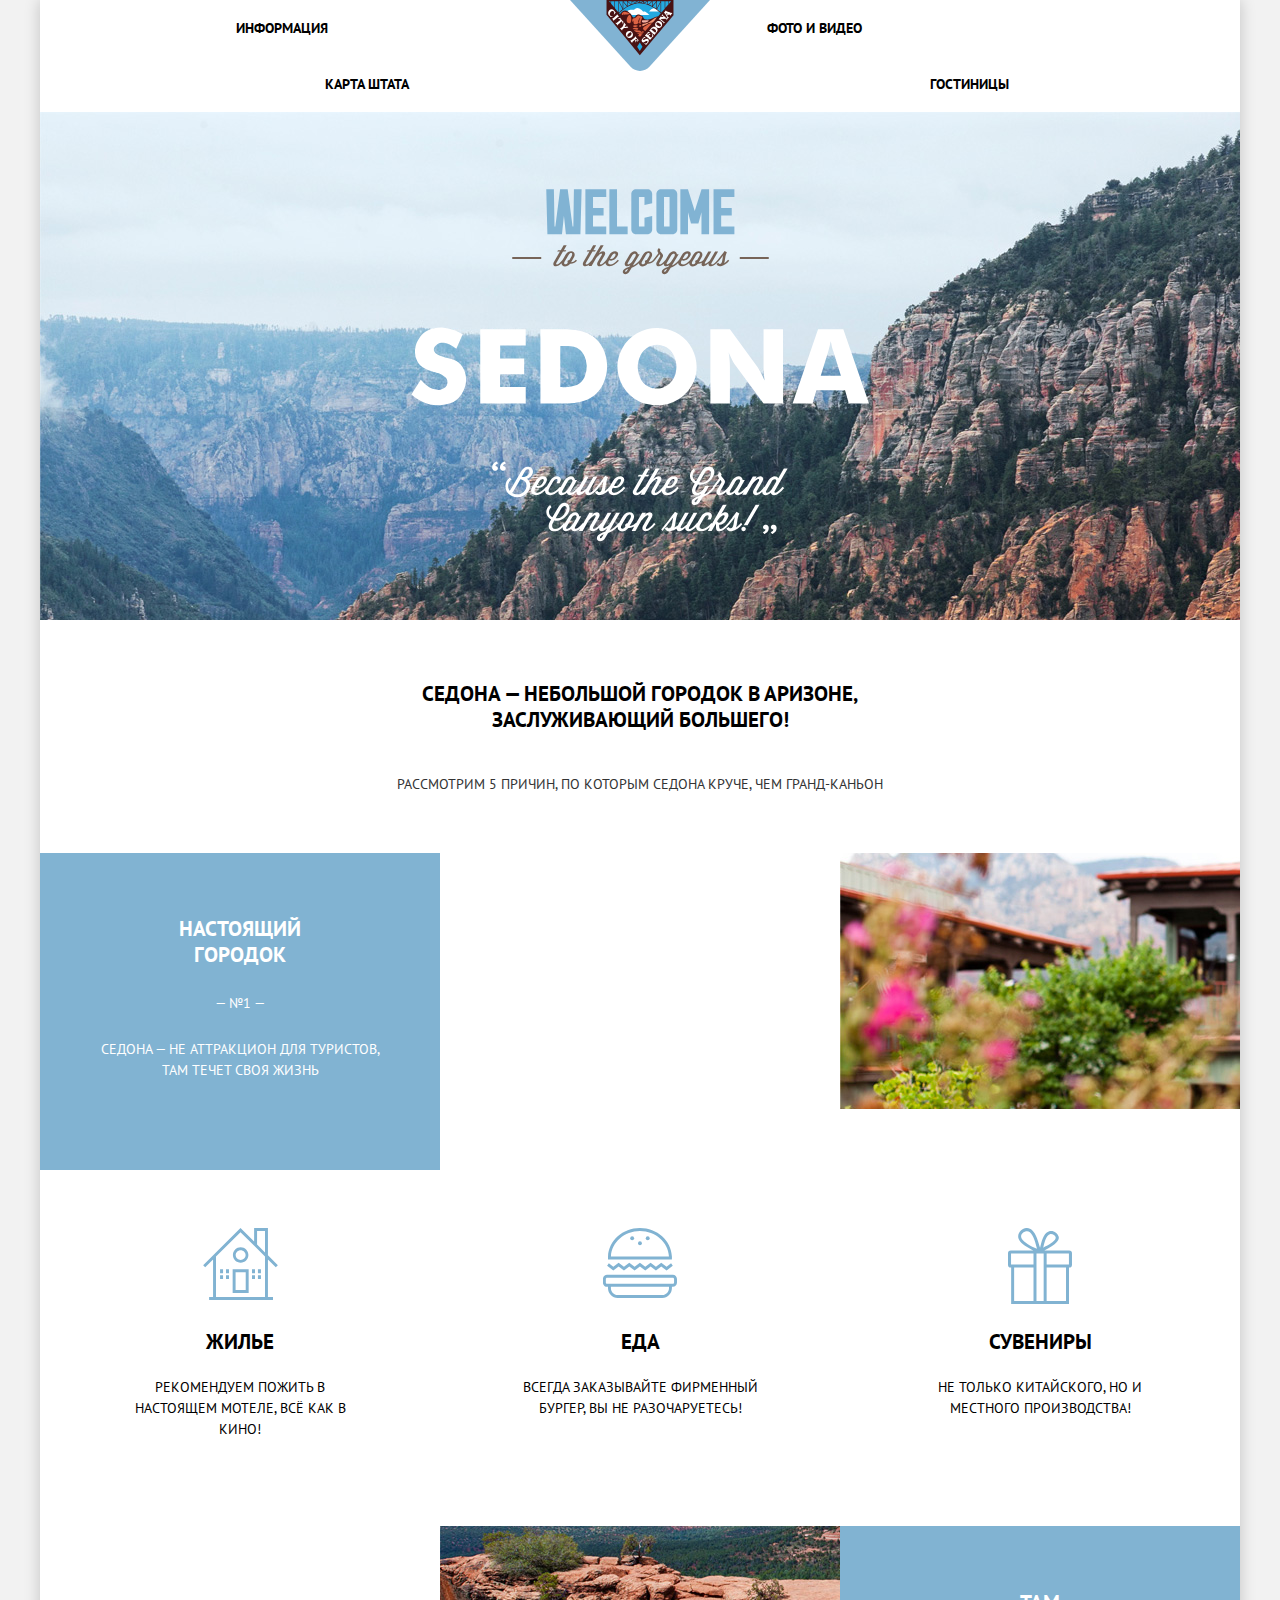
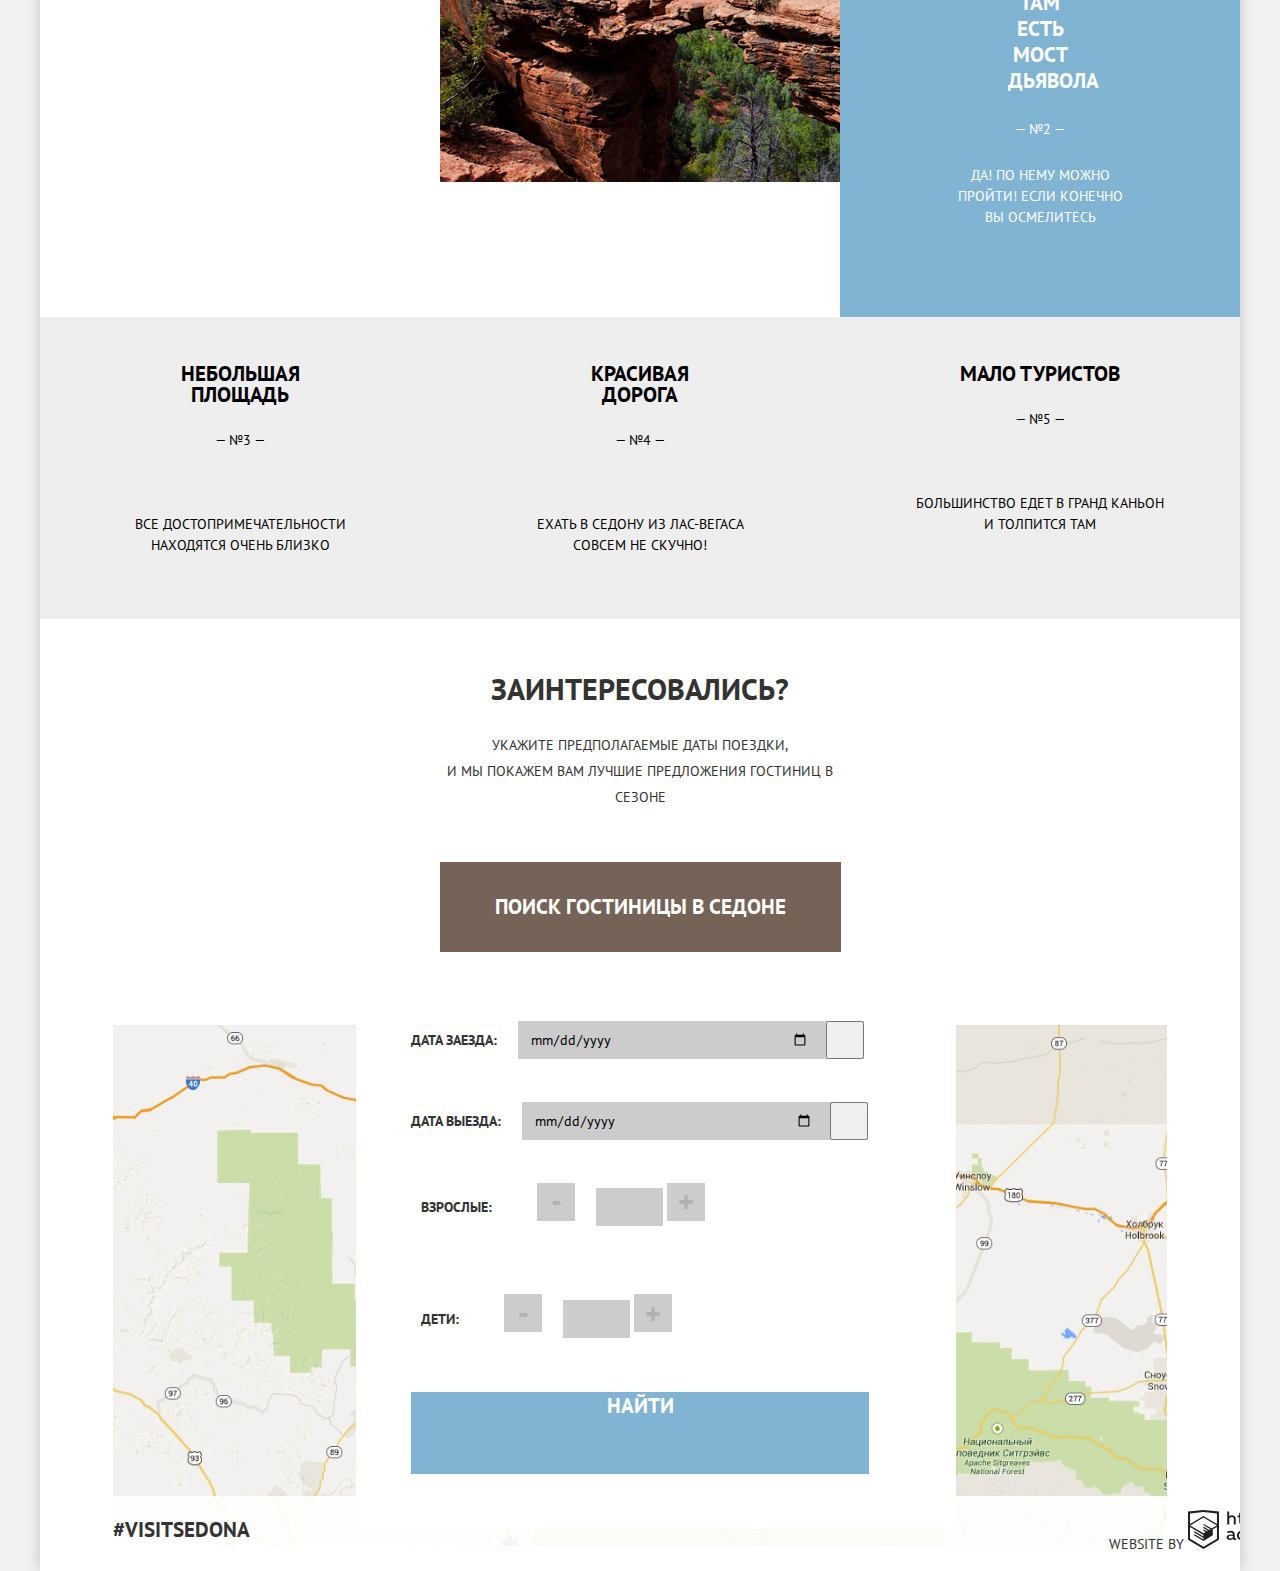
==== index.html @ 4a86aa9d "everything is bad" ====
<!DOCTYPE html>
<html lang="ru">
	<head>
		<meta charset="utf-8">
			<title>HTML Academy: Седона</title>
			<link href="https://fonts.googleapis.com/css?family=PT+Sans:400,700&amp;subset=latin,cyrillic" rel="stylesheet">
				<link href="css/normalize.css" rel="stylesheet">
				<link href="css/stylesheet.css" rel="stylesheet">
		</head>
			<body>
				<div class="container">
					<header class="main-header">
						<nav class="main-navigation">
							<a class="main-header-logo">
								<img src="img/logo-sedona.svg" width="140" height="71" alt="Логотип Седоны">
								</a>
								<ul class="site-navigation">
									<li>
										<a href="info.html">Информация</a>
									</li>
									<li>
										<a href="pictures.html">Фото и видео</a>
									</li>
									<li>
										<a href="map.html">Карта штата</a>
									</li>
									<li>
										<a href="inner.html">Гостиницы</a>
									</li>
								</ul>
							</nav>
						</header>
					<main>
						<div class="welcome">
							<img src="img/welcome.svg" width="459" height="353" alt="Welcome to the gorgeous Sedona">
							</div>
							<div class="intro">
								<h1 class="page-title">Седона — небольшой городок в Аризоне, заслуживающий большего!</h1>
								<p>Рассмотрим 5 причин, по которым Седона круче, чем Гранд-Каньон</p>
							</div>
							<section class="features">
								<ul class="features-list">
									<li class="features-item features-item-wide">
										<div  class="features-item-text">
											<h2 class="feature-title">Настоящий городок</h2>
											<p>&mdash; №1 &mdash;</p>
											<p>Седона — не аттракцион для туристов, там течет своя жизнь</p>
										</div>
										<div class="features-image">
											<img src="img/hotel.jpg" width="800" height="400" alt="Гостиница">
											</div>
											<ul class="features-sublist">
												<li class="features-item">
													<h2 class="features-title features-title-hotels">Жилье</h2>
													<p>Рекомендуем пожить в настоящем мотеле, всё как в кино!</p>
												</li>
												<li class="features-item">
													<h2 class="features-title features-title-food">Еда</h2>
													<p>Всегда заказывайте фирменный бургер, вы не разочаруетесь!</p>
												</li>
												<li class="features-item">
													<h2 class="features-title features-title-souvenires">Сувениры</h2>
													<p>Не только китайского, но и местного производства!</p>
												</li>
											</ul>
										</li>
										<li class="features-item features-item-wide">
											<div class="features-image">
												<img src="img/nature.jpg" width="800" height="400" alt="Природа">
												</div>
												<div  class="features-item-text">
													<h2 class="feature-title">Там есть<br>мост дьявола</h2>
													<p>&mdash; №2 &mdash;</p>
													<p>Да! По нему можно пройти! Если конечно вы осмелитесь</p>
												</div>
											</li>
											<li class="features-item features-item-gray">
												<h2 class="features-title">Небольшая площадь</h2>
												<p class="features-number">&mdash; №3 &mdash;</p>
												<p>Все достопримечательности находятся очень близко</p>
											</li>
											<li class="features-item features-item-gray">
												<h2 class="features-title">Красивая дорога</h2>
												<p class="features-number">&mdash; №4 &mdash;</p>
												<p>Ехать в Седону из Лас-Вегаса совсем не скучно!</p>
											</li>
											<li class="features-item features-item-gray">
												<h2 class="features-title">Мало туристов</h2>
												<p class="features-number">&mdash; №5 &mdash;</p>
												<p>Большинство едет в Гранд Каньон<br>и толпится там</p>
											</li>
										</ul>
									</section>
									<div class="interested">
										<h2>Заинтересовались?</h2>
										<p>Укажите предполагаемые даты поездки,<br>и мы покажем вам лучшие предложения гостиниц в сезоне</p>
										<button class="button interested-button">Поиск гостиницы в Седоне</button>
									</div>
							</main>
								<footer class="main-footer">
									<div class="map">
										<img src="img/map.jpg" alt="США, Аризона, Седона">
									</div>
									<form class="booking" action="https://echo.htmlacademy.ru" method="post">
										<span class="visually-hidden">Календарь</span>
										<p class="field-wrap">
											<label for="date-in">Дата заезда:</label>
											<input type="date" name="date-in" id="date-in" value="24 апреля 2017">
											<button class="calendar" aria-label="Выбрать дату"></button>
											</p>
											<p class="field-wrap">
												<label for="date-out">Дата выезда:</label>
												<input type="date" name="date-out" id="date-out" value="04 июля 2017">
												<button class="calendar" aria-label="Выбрать дату"></button>
												</p>
												<p class="field-half-wrap">
													<label for="adults">Взрослые:</label>
													<button class="minus" aria-label="Уменьшить">-
    </button>
													<input type="number" name="adultamount" id="adult-field" min="1" value="2">
													<button class="plus" aria-label="Увеличить">+
  </button>
													</p>
													<p class="field-half-wrap">
														<label for="child">Дети:</label>
														<button class="minus" aria-label="Уменьшить">-
  </button>
														<input type="number" name="childamount" id="child-field" min="0" value="0">
														<button class="plus" aria-label="Увеличить">+
    </button>
														</p>
														<button class="button booking-button" type="submit">Найти</button>
													</form>
												
												<div class="footer-wrapper">	
												<p class="hashtag">#visitsedona</p>
													<div class="footer-social">
														<ul class="social-list">
															<li>
																<a class="social-button social-button-twitter" href="img/twitter.svg" width="17" height="15">
																	<span class="visually-hidden">Твиттер</span>
																</a>
															</li>
															<li>
																<a class="social-button social-button-facebook" href="img/fb-icon.svg" width="12" height="22">
																	<span class="visually-hidden">Фейсбук</span>
																</a>
															</li>
															<li>
																<a class="social-button social-button-youtube" href="img/youtube.svg" width="20" height="16">
																	<span class="visually-hidden">Ютьюб</span>
																</a>
															</li>
														</ul>
													</div>
													<p class="footer-copyright">Website by
														<a href="https://htmlacademy.ru/intensive/htmlcss">
															<img src="img/logo-htmlacademy.svg" width="115" height="41" alt="HTML Academy">
															</a>
														</p>
													  </div>
													</footer>
												</div>
											</body>
										</html>
---- css/stylesheet.css ----
html {
  box-sizing: border-box;
}
*, *::before, *::after {
  box-sizing: inherit;
}
body {
    margin: 0;
    padding: 0;
    font-family: "PT Sans", Arial, sans-serif;
    font-size: 14px;
    line-height: 26px;
    color: #333333;
    text-transform: uppercase;
    background-color: #f2f2f2;
}
a {
    text-decoration: none;
}
img {
    max-width: 100%;
    height: auto;
}
.container {
  width: 1200px;
  text-align: center;
  margin: 0 auto;
  box-shadow: 0 0 15px 0 rgba(0, 1, 1, 0.2);
  background-color: #ffffff;
} 
.main-header {
  position: relative;
 
}
.main-header-logo {
    position: absolute;
    width: 240px;
    left: 50%;
    transform: translateX(-50%);
}
.site-navigation {
    margin: 0;
    padding: 0;
    font-weight: 700;
    list-style: none;
    flex-wrap: wrap;
    display: flex;
    justify-content: space-around;
    padding: 0 73px;
}
.site-navigation a {
    color: #000000;
}

.site-navigation li {
    width: 20%;
    margin: 15px 72px 15px;
}
.site-navigation li:nth-of-type(2) {
    margin-right: 20%;
    padding-left: 73px;
}
.site-navigation li:nth-of-type(1), .site-navigation li:nth-of-type(2) {
    text-align: left;
} 
.site-navigation li:nth-of-type(3), .site-navigation li:nth-of-type(4) {
    text-align: right;
}
.site-navigation li:nth-of-type(3) {
    padding-right: 73px;
}
.site-navigation a:hover,
.site-navigation a:focus {
    color: #437797;
}
.site-navigation a:active {
    color: #55595c;
}
.welcome {
    background-image: url("../img/background-photo.jpg");
    height: 508px;
    background-size: cover;
    background-color: #f2f2f2;
    padding-top: 77px;
    position: relative;
}
.welcome::after {
   position: absolute;
   background-image: url("../img/polygon.svg");
   margin-left: 0;
   margin-bottom: 0;
   width: 100%;
   height: 58px;
   z-index: 2;
}
.intro {
  padding: 61px 355px;
  padding-bottom: 56px;
}
.intro p {
  margin: 0; 
}
.page-title {
  font-size: 21px;
  color: #000000;
  word-wrap: break-word;
  font-weight: 700;
  margin: 0;
  margin-bottom: 38px;
}
.features-list {
  color: #eeeeee;
  list-style: none;
  padding: 0;
  display: flex;
  flex-wrap: wrap;
  margin: 0;
}
.features-item {
  width: 400px;
}
.features-item-gray {
  background-color: #eeeeee;
}
.features-item-wide {
  width: 100%;
  display: flex;
  justify-content: space-between;
  flex-wrap: wrap;
}
.features-item-text {
  color: #ffffff;
  background-color: #81b3d2;
  width: 400px;
  padding-bottom: 64px;
  padding-top: 46px;
}
.feature-title {
  margin-right: 120px;
  margin-left: 120px;
  margin-bottom: 25px;
  font-weight: 700;
}
.features-item-text p {
  padding: 0 60px 25px;
  margin: 0;
}
.features-image {
  width: 800px;
  height: 256px;
  overflow: hidden;
  position: relative;
}
.features-image img {
  position: absolute;
  top: -100px;
}

.features-item-text:nth-of-type(2) {
  padding-left: 48px;
  padding-right: 48px;
}
.features-title {
  font-size: 21px;
  font-weight: 700;
  line-height: 21px;
  color: #000000;
  margin: 46px 120px 25px;
}
.features-item p {
  line-height: 21px;
}

.features-sublist {
  display: flex;
  flex-wrap: wrap;
  list-style: none;
  padding: 0;
  margin: 0;
  background-color: #ffffff;
  padding-bottom: 43px;
  padding-top: 58px;
}
.features-sublist .features-title {
  padding-top: 103px;
  background-repeat: no-repeat;
  margin: 0 120px 25px;
}
.features-sublist p {
  color: #000000;
  padding: 0px 73px;
  margin-bottom: 43px;
}
.features-title-food {
  background-image: url("../img/icon-3.svg");
  background-position: center top;
  background-size: 74px 70px;

}
.features-title-souvenires {
  background-image: url("../img/icon-2.svg");
  background-position: center top;
  background-size: 64px 76px;

}
.features-title-hotels {
  background-image: url("../img/icon-1.svg");
  background-position: center top;
  background-size: 75px 72px;
}
.features-item-gray p {
  color: #000000;
  margin: 0px 69px 63px;
}
.features-number {
  color: #000000;
  margin-bottom: 20px;
}
.interested h2 {
  font-size: 30px;
  font-weight: 700;
  line-height: 36px;
  margin-top: 52px;
}
.interested p {
  margin: auto 383px;
  margin-bottom: 52px;
}
.button {
  font-size: 21px;
  line-height: 26px;
  text-transform: uppercase;
  color: #ffffff;
  border: none;
  font-weight: 700;
  background-color: #81b3d2;
}
.interested-button {
  background-color: #766357;
  padding: 32px 55px;
  margin: 0 auto;
}

.interested-button:hover,
.interested-button:focus {
  background-color: #685c4f;
}
.interested-button:active {
  background-color: #3f372f;
}
.visually-hidden  {
  display: none;
}
.booking::before {
  background-image: url("img/map.jpg");
}
.map {
  width: 100%; 
  height: 473px;
  } 
.booking {
  display: flex;
  flex-wrap: wrap;
  padding: 55px;
  margin: 0 auto;
  background-color: #ffffff;
  font-weight: 700;
  position: absolute;
  top: 0;
  left: 50%;
  margin-left: -284px;
  margin-right: 284px;
}
.booking input {
  background-color: rgba(0, 1, 1, 0.2);
  width: 346px;
  height: 38px;
  border: none;
  padding-left: 12px;
  padding-right: 55px;
  margin-left: 17px;
}
.field-wrap {
  text-align: left;
  border: none;
  margin-bottom: 29px;
  position: relative;
}
.field-half-wrap {
  text-align: left;
  border: none;
  padding: 0 10px;
  margin-bottom: 54px;
}
.field-half-wrap input {
  width: 38px;
  text-align: center;
  position: relative;
}
.field-wrap button{
  right: 0;
  top: 0;
  position: absolute;
  height: 38px;
  width: 38px;
}
.field-wrap button::after {
  background: url("img/calendar.svg") no-repeat 100% 50%;
  }
.field-half-wrap label {
  margin-right: 41px;
}
.plus, .minus {
  width: 38px;
  height: 38px;
  background-color: rgba(0, 1, 1, 0.2);
  border: none;
  font-weight: 700;
  color: rgba(0, 1, 1, 0.15);
  font-size: 30px;
}
.button-dark:hover,
.button-dark:focus {
  background-color: #685c4f;
}
.button-dark:active {
  background-color: #3f372f;
}
.booking-button {
  width: 458px;
  margin: auto 0;
  padding-bottom: 55px;
}
.booking-button:hover,
.booking-button:focus {
  background-color: #5e9ec5;
}
.booking-button:active {
  background-color: #397194 transparent;
}
.main-footer {
  padding: 73px;
  display: flex;
  justify-content: space-between;
  position: relative;
  overflow: hidden;
  padding: 73px;
  align-items: center;
}
.footer-wrapper {
  display: flex;
  justify-content: space-between;
  background-color: rgba(255, 255, 255, 0.9);
  position: absolute;
  bottom: 0;
  width: 100%;
}
.hashtag {
  font-size: 21px;
  font-weight: 700;
}
.social-list {
  display: flex;
  flex-wrap: wrap;
  list-style: none;
  width: 150px;
  margin: 0;
  padding: 0;
}
.social-button {
  width: 46px;
  height: 48px;
  background-color: #81b3d2;
  list-style: none;
  background-position: center center;
  background-repeat: no-repeat;
}
.social-button:hover, 
.social-button:focus {
  background-color:  #4f7791;
}
.social-button:active {
  background-color:  #3e5d72;
}
.social-button:active::before {
  opacity: 0.7;
}
.social-button li:not(3n) {
  margin-right: 6px; 
}
.social-button-twitter::before {
  background-image: url("../img/twitter.svg");

}
.social-button-facebook::before {
  background-image: url("../img/fb-icon.svg");
}

.social-button-youtube::before {
  background-image: url("../img/youtube.svg");

}
.footer-coyright {
  display: flex;
  align-items: center;
}
.footer-copyright a {
  margin-right: 10px;
}
.site-navigtion .active {
  color: #766357;
}
.booking-form {
  display: flex;
  color: #ffffff;
  background-image: url("../img/filter-background.jpg");
  background-position: 0 -300px;
  background-size: cover;
  background-color: rgba(96, 235, 235, 0.95);
  padding-top: 31px;
}

.booking-form-title {
  font-size: 16px;
  font-weight: bold;
}
.booking-form-list {
  margin: 0;
  padding: 0;
  list-style: none;
}
.booking-form-group {
  text-align: left;
  width: 270px;
  border: none;
}
.booking-form-list label {
  position: relative;
  padding-left: 72px; 
}
.booking-form-list label::before {
  position: absolute;
  left: 0;
  width: 27px;
  height: 23px;
  background-image: url("img/checkbox-off");
}
.booking-form-list input:checked + label::before {
  background-image: url("img/checkbox-on");
}
.booking-form-list input:focus + label::before { 
  outline: auto;
}
.booking-form-cost {
  margin-left: auto;
  border: none;
}
.price-controls {
  position: relative;
  width: 314px;
  height: 32px;
  margin-bottom: 20px;
  border: 2px solid #ffffff;
  border-radius: 2px;
  margin-right: 74px;
  margin-top: 13px;
}

.price-controls::after {
  content: "";
  position: absolute;
  top: 50%;
  left: 50%;
  width: 2px;
  height: 22px;
  background: #ffffff;
  transform: translate(-50%, -50%);
}
.price-controls label {
  display: inline-block;
  line-height: 31px;
  vertical-align: top;
  cursor: pointer;
}
.price-controls .min-price,
.price-controls .max-price {
  width: 90px;
  padding-left: 65px;
}
.price-controls input {
  width: 50px;
  margin: 0;
  color: inherit;
  font: inherit;
  background: none;
  border: none;
}
.range-controls {
  position: relative;
  margin-bottom: 32px;
}
.range-controls .scale {
  height: 2px;
  background: rgba(255, 255, 255, 0.3);
}
.range-controls .bar {
  width: 80%;
  height: 2px;
  background: #ffffff;
}
.range-toggle {
  position: absolute;
  top: -9px;
  width: 4px;
  height: 4px;
  background: #ababab;
  border: 8px solid #ffffff;
  border-radius: 50%;
  box-shadow: 0 2px 1px 0 rgba(0, 1, 1, 0.2);
  cursor: pointer;
  box-sizing: content-box;
}
.range-toggle:hover {
  background: #1c4f80;
}
.range-toggle-min {
  left: 0;
}
.range-toggle-max {
  left: 80%;
}
.booking-form-list {
  list-style: none;
}
.booking-form-list li input {
  border: 2px solid #ffffff;
  height: 36px;
  margin-top: 20px;
  border-radius: 2px;
  background: transparent;
}
.button-transparent {
  display: block;
  margin: 0 auto;
  padding: 6px 35px;
  font-size: 14px;
  line-height: 20px;
  color: #ffffff;
  text-transform: uppercase;
  background: transparent;
  border: 2px solid #ffffff;
  border-radius: 2px;
  cursor: pointer;
}

.button-transparent:hover {
  color: #000000;

  background: #ffffff;
}
.found {
  display: flex;
  flex-wrap: wrap;
  align-items: center;
}
.found-title {
  margin: 0;
  font-size: 21px;
  font-weight: 700;
}
.sort-list {
  display: flex;
  padding: 0;
  margin 0;
  list-style: none;
  color: rgba(0, 0, 0, 0.3);
  font-size: 12px;
  flex-wrap: wrap;
  width: 270px;
}
.sort-list li {
  margin-left: 33px;
}
.sort-list .active {
  color: #81b3d2;
  text-decoration: none;
}
.sort-caption {
  margin: 0;
  margin-left: 49px;
}
.arrow {
  margin-right: 73px;
  margin-top: 39px;
  width: 34px;
  background-color: #81b3d2;
}
.arrow-up {
  background: url("img/icon-up-dir.svg") no-repeat 1093px 50%;
  margin-right: 12px;
}
.arrow-down {
  background: url("img/icon-down-dir.svg") no-repeat 1116px 50%;

}
.arrow .active {
.hotels-list {
  list-style: none;
  margin: 0;
  padding: 0;
}
.arrow:hover, 
.arrow:focus {
  background-color:  #4f7791;
}
.arrow:active {
  background-color:  #3e5d72;
}
.hotels-item {
display: flex;
padding: 31px 30px 30px 73px;
}
.hotels-image {
  width: 135px;

}
.hotels-item-info {
  display: flex;
  flex-wrap: wrap;
  width: 275px;
  margin-left: 30px;
}

.hotels-item-name {
  font-size: 21px;
  font-weight: 700;
  line-height: 26px;
  text-align: left;
  margin: 0 0 17px;
}
.hotels-item-info .button {
  font-weight: 700;
  font-size: 14px;
  margin-right: 6px;
  padding: 8px 17px;
}
.hotels-item-info .button-dark {
  background-color: #766357;
}
.hotels-item-info p {
  width: 40%;
  text-align: left;
  margin: 0 0 18px;
}
.hotels-item-stars {
  width: 90px;
  height: 17px;
  background-image: url("ïmg/star.svg");
  background-repeat: space;
  margin-bottom: 47px;
  background-color: #81b3d2;
}
.star-4 {
  width: 89px;
}
.star-3 {
  width: 65px;
}
.star-2 {
  width: 40px;
}
.hotels-item-rating {
  margin-left: auto;
}
.hotels-item-rating p {
  margin: 0;
  background-color: #f2f2f2;
  padding: 5px 13px 6px 16px;
}
.inner-footer {
  padding: 73px;
  display: flex;
  justify-content: space-between;
}
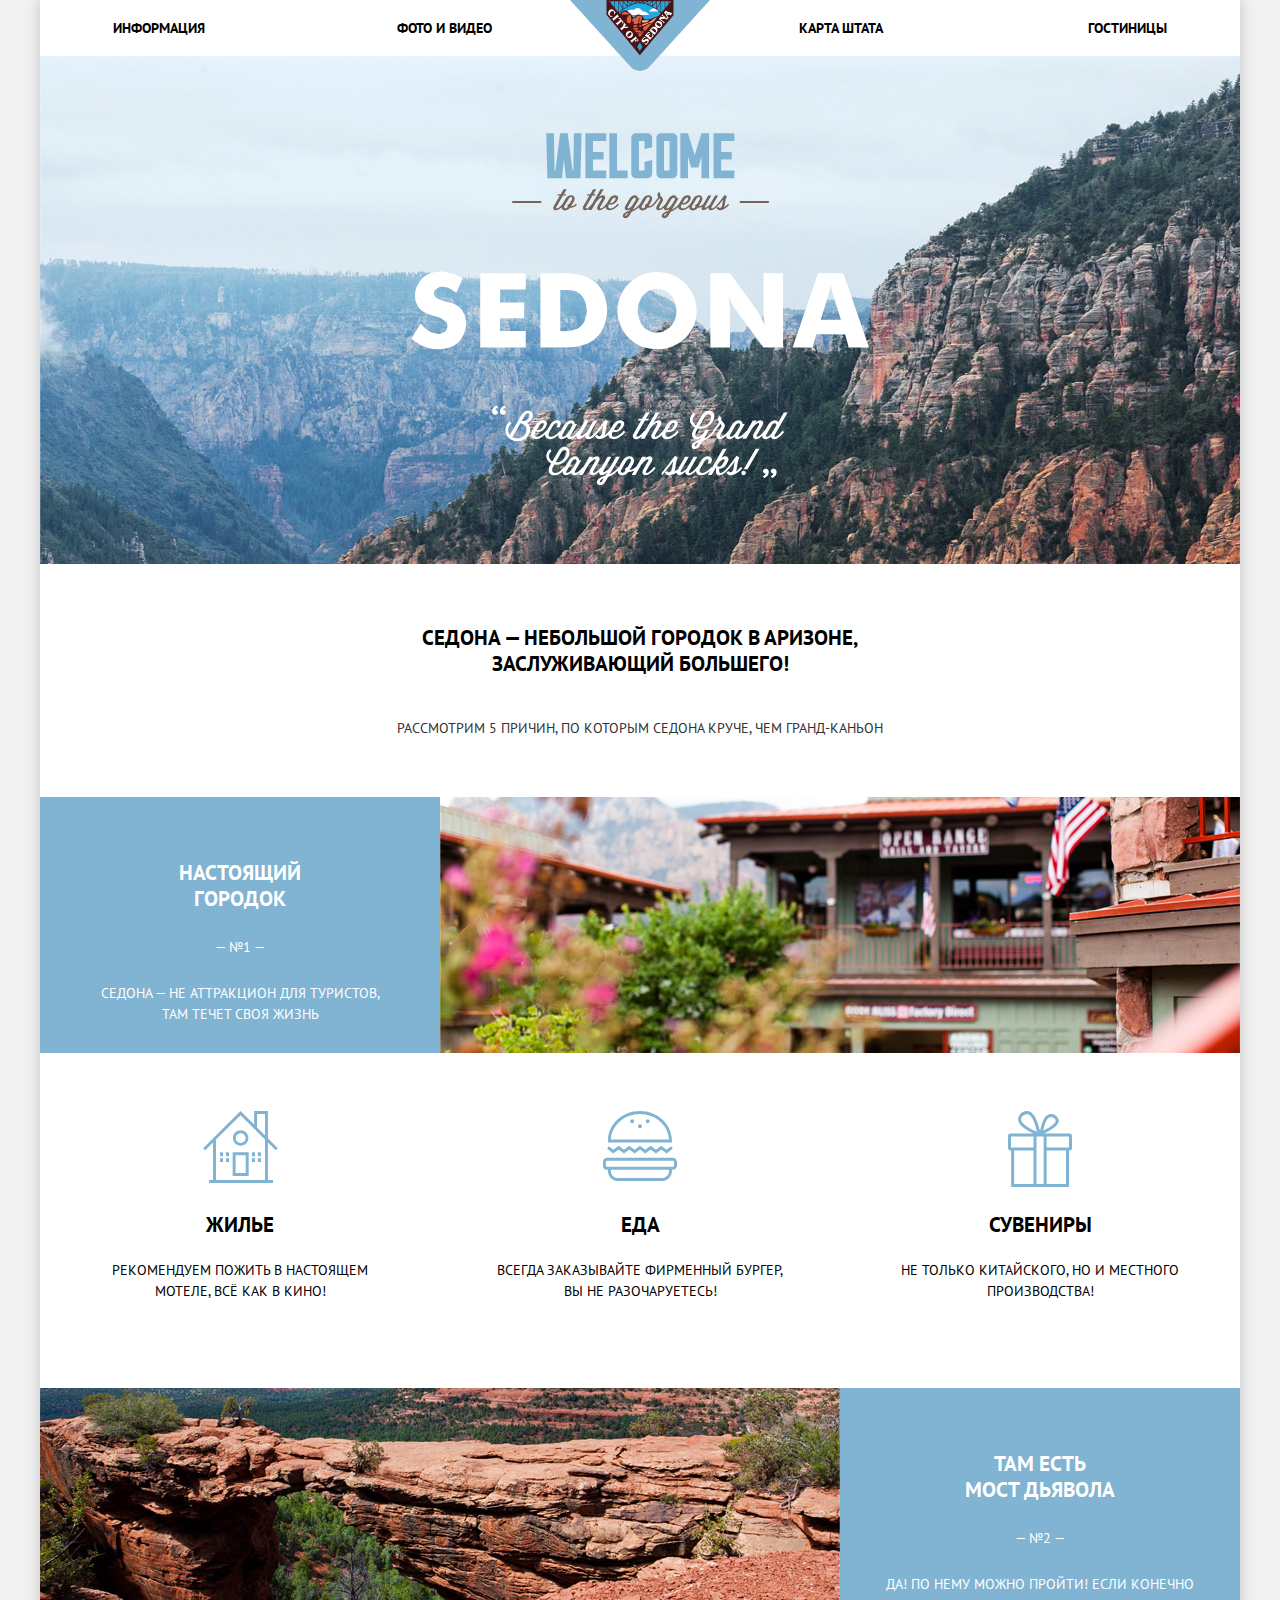
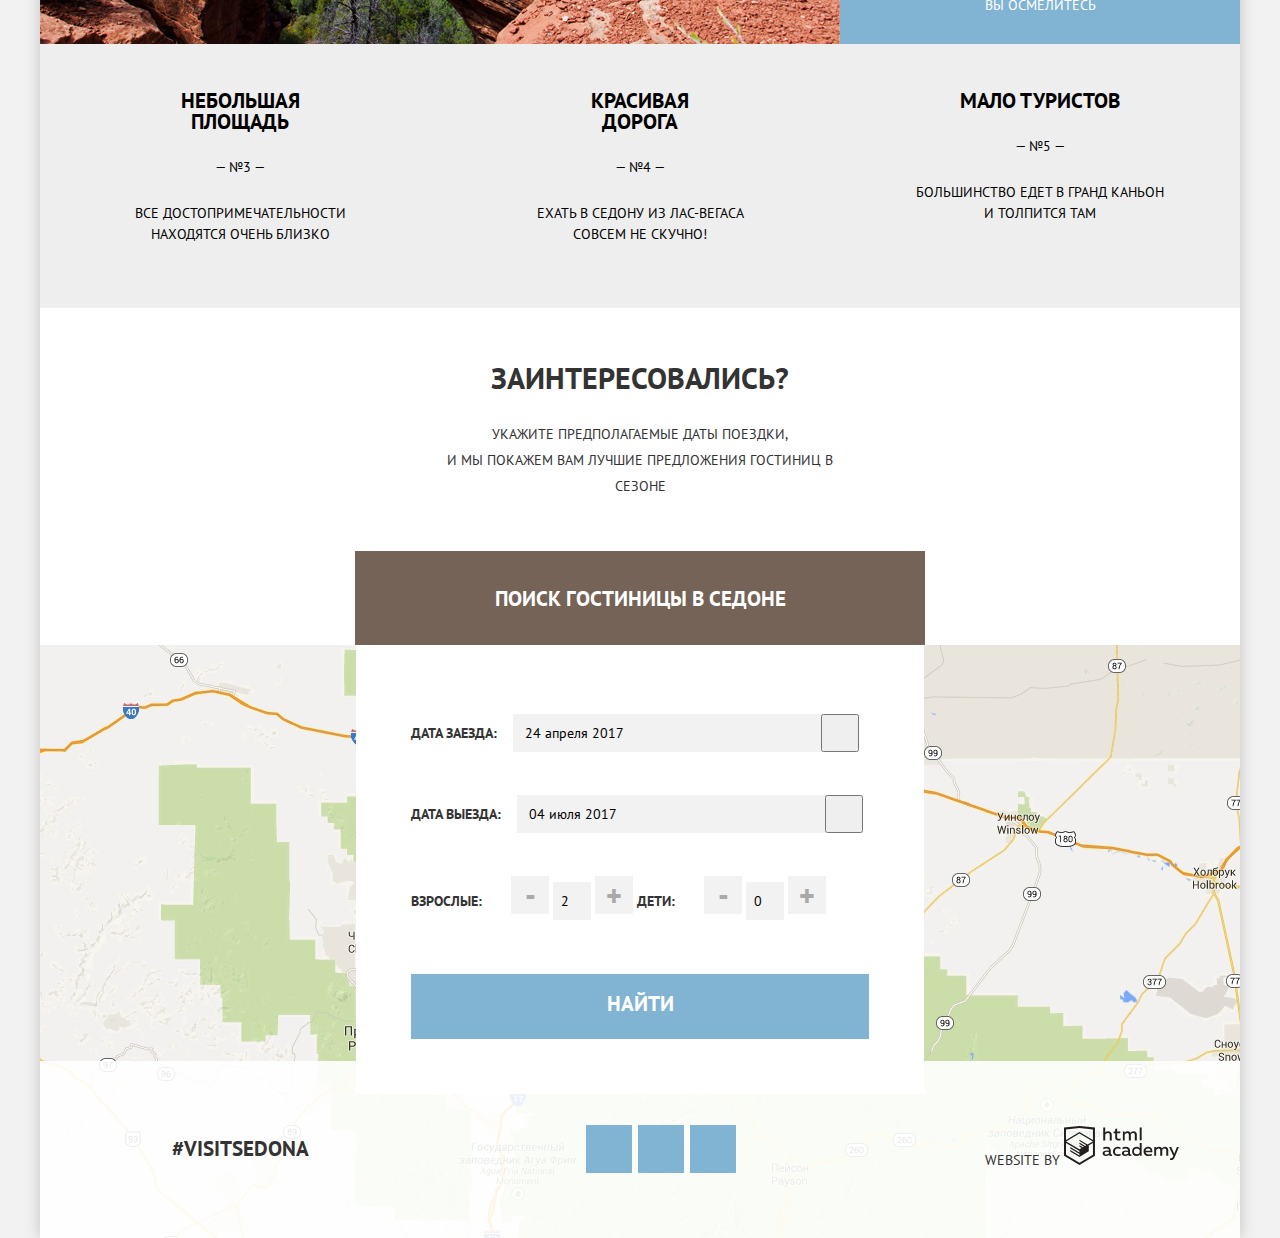
==== commit 440fa8ea: "corrected" ====
--- a/index.html
+++ b/index.html
@@ -99,22 +99,22 @@
 							</main>
 								<footer class="main-footer">
 									<div class="map">
-										<img src="img/map.jpg" alt="США, Аризона, Седона">
+										<img src="img/map.jpg" alt="США, Аризона, Седона" width="1200" height="593">
 									</div>
 									<form class="booking" action="https://echo.htmlacademy.ru" method="post">
 										<span class="visually-hidden">Календарь</span>
 										<p class="field-wrap">
 											<label for="date-in">Дата заезда:</label>
-											<input type="date" name="date-in" id="date-in" value="24 апреля 2017">
+											<input type="text" name="date-in" id="date-in" value="24 апреля 2017">
 											<button class="calendar" aria-label="Выбрать дату"></button>
 											</p>
 											<p class="field-wrap">
 												<label for="date-out">Дата выезда:</label>
-												<input type="date" name="date-out" id="date-out" value="04 июля 2017">
+												<input type="text" name="date-out" id="date-out" value="04 июля 2017">
 												<button class="calendar" aria-label="Выбрать дату"></button>
 												</p>
 												<p class="field-half-wrap">
-													<label for="adults">Взрослые:</label>
+													<label for="adult-field">Взрослые:</label>
 													<button class="minus" aria-label="Уменьшить">-
     </button>
 													<input type="number" name="adultamount" id="adult-field" min="1" value="2">
@@ -122,7 +122,7 @@
   </button>
 													</p>
 													<p class="field-half-wrap">
-														<label for="child">Дети:</label>
+														<label for="child-field">Дети:</label>
 														<button class="minus" aria-label="Уменьшить">-
   </button>
 														<input type="number" name="childamount" id="child-field" min="0" value="0">
@@ -137,17 +137,17 @@
 													<div class="footer-social">
 														<ul class="social-list">
 															<li>
-																<a class="social-button social-button-twitter" href="img/twitter.svg" width="17" height="15">
+																<a class="social-button social-button-twitter" href="img/twitter.svg">
 																	<span class="visually-hidden">Твиттер</span>
 																</a>
 															</li>
 															<li>
-																<a class="social-button social-button-facebook" href="img/fb-icon.svg" width="12" height="22">
+																<a class="social-button social-button-facebook" href="img/fb-icon.svg">
 																	<span class="visually-hidden">Фейсбук</span>
 																</a>
 															</li>
 															<li>
-																<a class="social-button social-button-youtube" href="img/youtube.svg" width="20" height="16">
+																<a class="social-button social-button-youtube" href="img/youtube.svg">
 																	<span class="visually-hidden">Ютьюб</span>
 																</a>
 															</li>
--- a/css/stylesheet.css
+++ b/css/stylesheet.css
@@ -37,6 +37,7 @@
     width: 240px;
     left: 50%;
     transform: translateX(-50%);
+    z-index: 2;
 }
 .site-navigation {
     margin: 0;
@@ -45,7 +46,6 @@
     list-style: none;
     flex-wrap: wrap;
     display: flex;
-    justify-content: space-around;
     padding: 0 73px;
 }
 .site-navigation a {
@@ -54,7 +54,7 @@
 
 .site-navigation li {
     width: 20%;
-    margin: 15px 72px 15px;
+    padding: 15px 0;
 }
 .site-navigation li:nth-of-type(2) {
     margin-right: 20%;
@@ -119,9 +119,7 @@
 .features-item {
   width: 400px;
 }
-.features-item-gray {
-  background-color: #eeeeee;
-}
+
 .features-item-wide {
   width: 100%;
   display: flex;
@@ -132,8 +130,14 @@
   color: #ffffff;
   background-color: #81b3d2;
   width: 400px;
-  padding-bottom: 64px;
   padding-top: 46px;
+}
+.features-item-text p {
+  padding: 0 60px 25px;
+  margin: 0;
+}
+.features-item-text:nth-of-type(2) p { 
+  padding: 0 45px 25px;
 }
 .feature-title {
   margin-right: 120px;
@@ -141,24 +145,17 @@
   margin-bottom: 25px;
   font-weight: 700;
 }
-.features-item-text p {
-  padding: 0 60px 25px;
-  margin: 0;
-}
 .features-image {
   width: 800px;
   height: 256px;
   overflow: hidden;
   position: relative;
+  left: 0;
 }
 .features-image img {
   position: absolute;
   top: -100px;
-}
-
-.features-item-text:nth-of-type(2) {
-  padding-left: 48px;
-  padding-right: 48px;
+  left: 0;
 }
 .features-title {
   font-size: 21px;
@@ -170,7 +167,6 @@
 .features-item p {
   line-height: 21px;
 }
-
 .features-sublist {
   display: flex;
   flex-wrap: wrap;
@@ -188,7 +184,7 @@
 }
 .features-sublist p {
   color: #000000;
-  padding: 0px 73px;
+  padding: 0px 53px;
   margin-bottom: 43px;
 }
 .features-title-food {
@@ -208,9 +204,15 @@
   background-position: center top;
   background-size: 75px 72px;
 }
+.features-item-gray {
+  background-color: #eeeeee;
+}
 .features-item-gray p {
   color: #000000;
   margin: 0px 69px 63px;
+}
+.features-item-gray p:nth-of-type(1) {
+  margin-bottom: 25px;
 }
 .features-number {
   color: #000000;
@@ -237,8 +239,7 @@
 }
 .interested-button {
   background-color: #766357;
-  padding: 32px 55px;
-  margin: 0 auto;
+  padding: 35px 139px 33px 140px;
 }
 
 .interested-button:hover,
@@ -251,50 +252,37 @@
 .visually-hidden  {
   display: none;
 }
-.booking::before {
-  background-image: url("img/map.jpg");
-}
 .map {
   width: 100%; 
-  height: 473px;
+  height: 593px;
+  overflow: hidden;
+  background-image: url("img/map.jpg");
   } 
 .booking {
   display: flex;
   flex-wrap: wrap;
   padding: 55px;
-  margin: 0 auto;
   background-color: #ffffff;
   font-weight: 700;
   position: absolute;
   top: 0;
   left: 50%;
   margin-left: -284px;
-  margin-right: 284px;
+  width: 568px;
 }
 .booking input {
-  background-color: rgba(0, 1, 1, 0.2);
+  background-color: #f2f2f2;
   width: 346px;
   height: 38px;
   border: none;
   padding-left: 12px;
   padding-right: 55px;
-  margin-left: 17px;
+  margin-left: 12px;
 }
 .field-wrap {
   text-align: left;
   border: none;
   margin-bottom: 29px;
-  position: relative;
-}
-.field-half-wrap {
-  text-align: left;
-  border: none;
-  padding: 0 10px;
-  margin-bottom: 54px;
-}
-.field-half-wrap input {
-  width: 38px;
-  text-align: center;
   position: relative;
 }
 .field-wrap button{
@@ -306,19 +294,36 @@
 }
 .field-wrap button::after {
   background: url("img/calendar.svg") no-repeat 100% 50%;
-  }
+}
+.field-half-wrap {
+  text-align: left;
+  border: none;
+  padding: 0;
+  margin-bottom: 54px;
+  width: 226px;
+}
+.field-half-wrap input {
+  width: 38px;
+  text-align: center;
+  position: relative;
+  padding: 0;
+  margin: 0;
+}
 .field-half-wrap label {
-  margin-right: 41px;
-}
+  margin-right: 25px;
+  text-align: left;
+}
+
 .plus, .minus {
   width: 38px;
   height: 38px;
-  background-color: rgba(0, 1, 1, 0.2);
-  border: none;
-  font-weight: 700;
-  color: rgba(0, 1, 1, 0.15);
+  background-color: #f2f2f2;
+  border: none;
+  font-weight: 700;
+  color: #a9a9a9;
   font-size: 30px;
 }
+
 .button-dark:hover,
 .button-dark:focus {
   background-color: #685c4f;
@@ -329,7 +334,7 @@
 .booking-button {
   width: 458px;
   margin: auto 0;
-  padding-bottom: 55px;
+  padding: 17px 197px 22px 196px;
 }
 .booking-button:hover,
 .booking-button:focus {
@@ -339,13 +344,8 @@
   background-color: #397194 transparent;
 }
 .main-footer {
-  padding: 73px;
-  display: flex;
-  justify-content: space-between;
   position: relative;
   overflow: hidden;
-  padding: 73px;
-  align-items: center;
 }
 .footer-wrapper {
   display: flex;
@@ -354,27 +354,34 @@
   position: absolute;
   bottom: 0;
   width: 100%;
+  padding: 51px;
+  align-items: center;
 }
 .hashtag {
   font-size: 21px;
   font-weight: 700;
+  margin-right: 40px;
+  margin-left: 81px;
 }
 .social-list {
   display: flex;
   flex-wrap: wrap;
   list-style: none;
-  width: 150px;
+  width: 162px;
   margin: 0;
   padding: 0;
 }
 .social-button {
+  display: block;
   width: 46px;
   height: 48px;
   background-color: #81b3d2;
   list-style: none;
   background-position: center center;
   background-repeat: no-repeat;
-}
+  margin-right: 6px;
+}
+
 .social-button:hover, 
 .social-button:focus {
   background-color:  #4f7791;
@@ -385,8 +392,8 @@
 .social-button:active::before {
   opacity: 0.7;
 }
-.social-button li:not(3n) {
-  margin-right: 6px; 
+.social-button:nth-of-type(3) {
+  margin-right: 0; 
 }
 .social-button-twitter::before {
   background-image: url("../img/twitter.svg");
@@ -418,25 +425,28 @@
   background-size: cover;
   background-color: rgba(96, 235, 235, 0.95);
   padding-top: 31px;
+  position: relative;
 }
 
 .booking-form-title {
   font-size: 16px;
-  font-weight: bold;
+  font-weight: 700;
+  padding-left: 72px;
 }
 .booking-form-list {
   margin: 0;
   padding: 0;
   list-style: none;
 }
+
 .booking-form-group {
   text-align: left;
-  width: 270px;
+  width: 285px;
   border: none;
 }
 .booking-form-list label {
   position: relative;
-  padding-left: 72px; 
+  padding-left: 112px; 
 }
 .booking-form-list label::before {
   position: absolute;
@@ -444,6 +454,7 @@
   width: 27px;
   height: 23px;
   background-image: url("img/checkbox-off");
+  z-index: 2;
 }
 .booking-form-list input:checked + label::before {
   background-image: url("img/checkbox-on");
@@ -488,7 +499,7 @@
   padding-left: 65px;
 }
 .price-controls input {
-  width: 50px;
+
   margin: 0;
   color: inherit;
   font: inherit;
@@ -529,16 +540,7 @@
 .range-toggle-max {
   left: 80%;
 }
-.booking-form-list {
-  list-style: none;
-}
-.booking-form-list li input {
-  border: 2px solid #ffffff;
-  height: 36px;
-  margin-top: 20px;
-  border-radius: 2px;
-  background: transparent;
-}
+
 .button-transparent {
   display: block;
   margin: 0 auto;
@@ -567,21 +569,22 @@
   margin: 0;
   font-size: 21px;
   font-weight: 700;
+  padding: 31px 49px 33px 72px;
 }
 .sort-list {
   display: flex;
   padding: 0;
-  margin 0;
+  margin: 0;
   list-style: none;
   color: rgba(0, 0, 0, 0.3);
   font-size: 12px;
   flex-wrap: wrap;
-  width: 270px;
+  width: 370px;
 }
 .sort-list li {
   margin-left: 33px;
 }
-.sort-list .active {
+.sort-list:active {
   color: #81b3d2;
   text-decoration: none;
 }
@@ -604,7 +607,6 @@
 
 }
 .arrow .active {
-.hotels-list {
   list-style: none;
   margin: 0;
   padding: 0;
@@ -636,13 +638,14 @@
   font-weight: 700;
   line-height: 26px;
   text-align: left;
-  margin: 0 0 17px;
+  margin: 0;
+  margin-bottom: 17px;
 }
 .hotels-item-info .button {
   font-weight: 700;
   font-size: 14px;
   margin-right: 6px;
-  padding: 8px 17px;
+  padding: 6px 17px 6px;
 }
 .hotels-item-info .button-dark {
   background-color: #766357;
@@ -681,4 +684,8 @@
   padding: 73px;
   display: flex;
   justify-content: space-between;
+  bottom: 0;
+  width: 100%;
+  padding: 73px;
+  align-items: center;
 }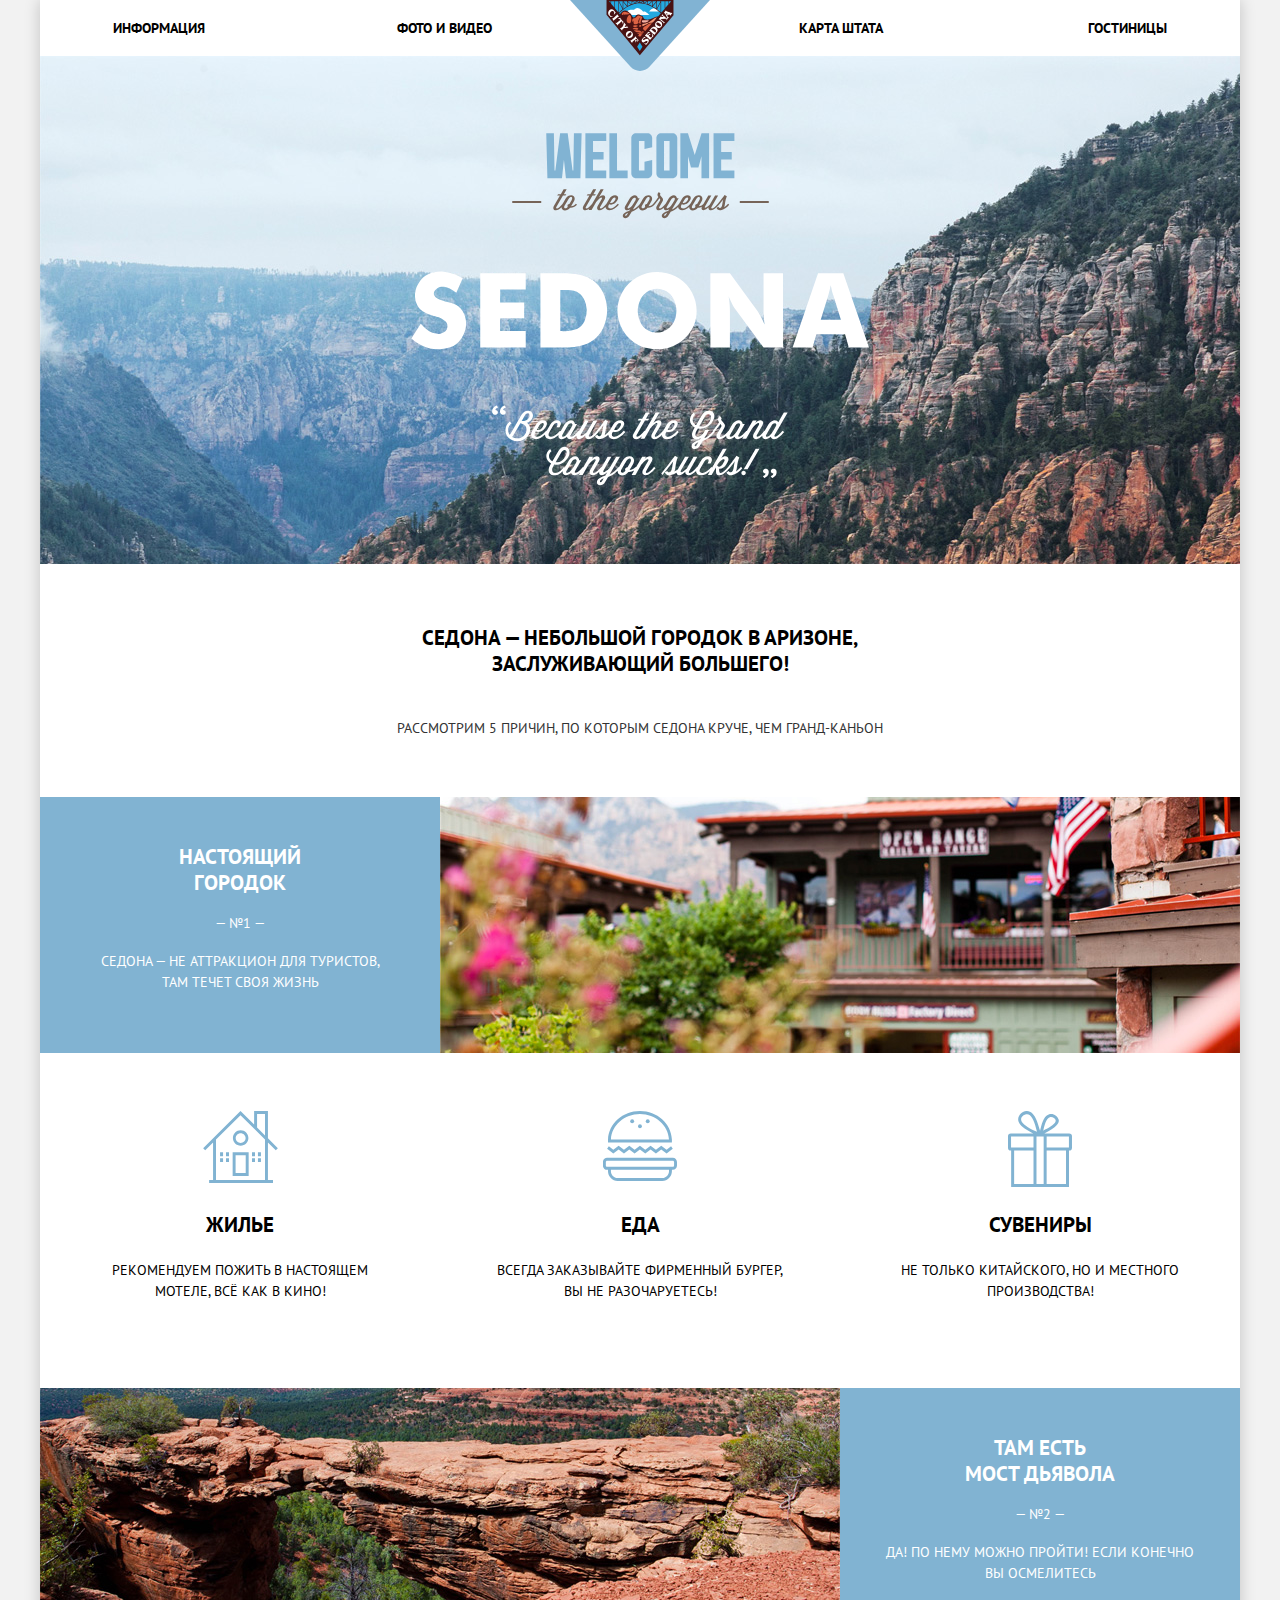
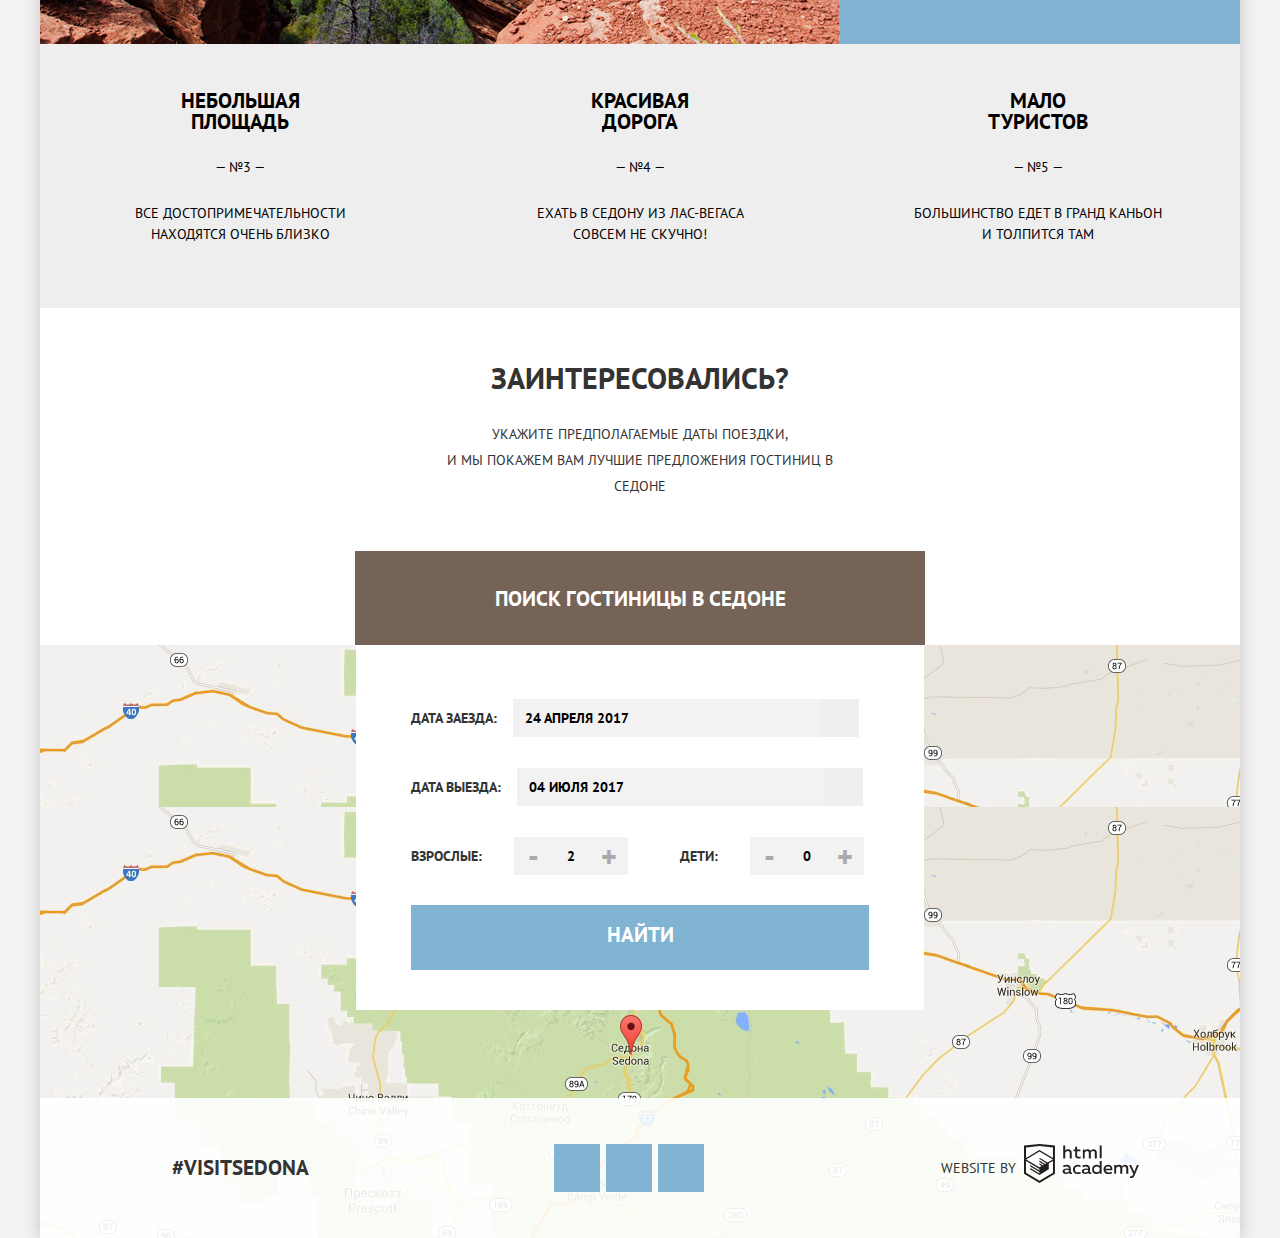
==== commit 1067d482: "finish" ====
--- a/index.html
+++ b/index.html
@@ -5,7 +5,7 @@
 			<title>HTML Academy: Седона</title>
 			<link href="https://fonts.googleapis.com/css?family=PT+Sans:400,700&amp;subset=latin,cyrillic" rel="stylesheet">
 				<link href="css/normalize.css" rel="stylesheet">
-				<link href="css/stylesheet.css" rel="stylesheet">
+				<link href="css/stylesheet.min.css" rel="stylesheet">
 		</head>
 			<body>
 				<div class="container">
@@ -87,21 +87,22 @@
 											<li class="features-item features-item-gray">
 												<h2 class="features-title">Мало туристов</h2>
 												<p class="features-number">&mdash; №5 &mdash;</p>
-												<p>Большинство едет в Гранд Каньон<br>и толпится там</p>
+												<p>Большинство едет в Гранд Каньон и толпится там</p>
 											</li>
 										</ul>
 									</section>
 									<div class="interested">
 										<h2>Заинтересовались?</h2>
-										<p>Укажите предполагаемые даты поездки,<br>и мы покажем вам лучшие предложения гостиниц в сезоне</p>
+										<p>Укажите предполагаемые даты поездки,<br>и мы покажем вам лучшие предложения гостиниц в седоне</p>
 										<button class="button interested-button">Поиск гостиницы в Седоне</button>
 									</div>
 							</main>
 								<footer class="main-footer">
 									<div class="map">
+										<iframe src="https://www.google.com/maps/place/%D0%A1%D0%B5%D0%B4%D0%BE%D0%BD%D0%B0,+%D0%90%D1%80%D0%B8%D0%B7%D0%BE%D0%BD%D0%B0+86336,+%D0%A1%D0%A8%D0%90/@34.4861851,-111.835132,8.09z/data=!4m5!3m4!1s0x872da132f942b00d:0x5548c523fa6c8efd!8m2!3d34.8697395!4d-111.7609896" allowfullscreen></iframe>
 										<img src="img/map.jpg" alt="США, Аризона, Седона" width="1200" height="593">
 									</div>
-									<form class="booking" action="https://echo.htmlacademy.ru" method="post">
+									<form class="booking booking-show" action="https://echo.htmlacademy.ru" method="post">
 										<span class="visually-hidden">Календарь</span>
 										<p class="field-wrap">
 											<label for="date-in">Дата заезда:</label>
@@ -137,17 +138,17 @@
 													<div class="footer-social">
 														<ul class="social-list">
 															<li>
-																<a class="social-button social-button-twitter" href="img/twitter.svg">
+																<a class="social-button social-button-twitter" href="#">
 																	<span class="visually-hidden">Твиттер</span>
 																</a>
 															</li>
 															<li>
-																<a class="social-button social-button-facebook" href="img/fb-icon.svg">
+																<a class="social-button social-button-facebook" href="#">
 																	<span class="visually-hidden">Фейсбук</span>
 																</a>
 															</li>
 															<li>
-																<a class="social-button social-button-youtube" href="img/youtube.svg">
+																<a class="social-button social-button-youtube" href="#">
 																	<span class="visually-hidden">Ютьюб</span>
 																</a>
 															</li>
@@ -157,9 +158,29 @@
 														<a href="https://htmlacademy.ru/intensive/htmlcss">
 															<img src="img/logo-htmlacademy.svg" width="115" height="41" alt="HTML Academy">
 															</a>
-														</p>
-													  </div>
+														  </p>
+													    </div>
 													</footer>
-												</div>
+												  </div>
+												<script src="js/script.js">
+													var link = document.querySelector(".interested-button");
+													var popup = document.querySelector(".booking");
+													  popup.classList.remove("booking-show");
+													  link.addEventListener("click", function (evt) {
+														  evt.preventDefault();
+														});
+													  popup.classList.toggle("booking-show");
+													  close.addEventListener("click", function (evt) {
+    													evt.preventDefault();
+    													popup.classList.remove("booking-show");
+ 													  });
+													var mapPopup = document.querySelector(".map");
+													var mapLink = document.querySelector(".map");
+														mapPopup.classList.remove("booking-show");
+														mapLink.addEventListener("click", function (evt) {
+   														evt.preventDefault();
+    												mapPopup.classList.toggle("booking-show");
+  													});
+												</script>
 											</body>
 										</html>--- a/css/stylesheet.min.css
+++ b/css/stylesheet.min.css
@@ -0,0 +1 @@
+html {box-sizing: border-box;}*, *::before, *::after {box-sizing: inherit;}body {margin: 0;padding: 0;font-family: "PT Sans", Arial, sans-serif;font-size: 14px;line-height: 26px;color: #333333;text-transform: uppercase;background-color: #f2f2f2;min-width: 1200px;}a {text-decoration: none;}img {max-width: 100%;height: auto;}.container {width: 1200px;text-align: center;margin: 0 auto;box-shadow: 0 0 15px 0 rgba(0, 1, 1, 0.2);background-color: #ffffff;}.main-header {position: relative;}.main-header-logo {position: absolute;width: 240px;left: 50%;transform: translateX(-50%);z-index: 2;}.site-navigation {margin: 0;padding: 0;font-weight: 700;list-style: none;flex-wrap: wrap;display: flex;flex-wrap: wrap;padding: 0 73px;}.site-navigation a {color: #000000;}.site-navigation li {width: 20%;padding: 15px 0;}.site-navigation li:nth-of-type(2) {margin-right: 20%;padding-left: 73px;}.site-navigation li:nth-of-type(1), .site-navigation li:nth-of-type(2) {text-align: left;}.site-navigation li:nth-of-type(3), .site-navigation li:nth-of-type(4) {text-align: right;}.site-navigation li:nth-of-type(3) {padding-right: 73px;}.site-navigation a:hover, .site-navigation a:focus {color: #437797;}.site-navigation a:active {color: #55595c;}.welcome {background-image: url("../img/background-photo.jpg");height: 508px;background-size: cover;background-color: #f2f2f2;padding-top: 77px;position: relative;}.welcome::after {position: absolute;background-image: url("../img/polygon.svg");margin-left: 0;margin-bottom: 0;width: 100%;height: 58px;z-index: 2;}.intro {padding: 61px 355px;padding-bottom: 56px;}.intro p {margin: 0;}.page-title {font-size: 21px;color: #000000;word-wrap: break-word;font-weight: 700;margin: 0;margin-bottom: 38px;}.features-list {color: #eeeeee;list-style: none;padding: 0;display: flex;flex-wrap: wrap;margin: 0;background-color: #eeeeee;}.features-item {width: 400px;}.features-item-wide {width: 100%;display: flex;justify-content: space-between;flex-wrap: wrap;}.features-item-text {color: #ffffff;background-color: #81b3d2;width: 400px;padding-top: 30px;}.features-item-text p {padding: 0 50px 17px;margin: 0;}.features-item-text:nth-of-type(2) p {padding: 0 45px 17px;}.feature-title {margin-right: 100px;margin-left: 100px;margin-bottom: 17px;font-weight: 700;}.features-image {width: 800px;height: 256px;overflow: hidden;position: relative;left: 0;}.features-image img {position: absolute;top: -100px;left: 0;}.features-title {font-size: 21px;font-weight: 700;line-height: 21px;color: #000000;margin: 46px 120px 25px;}.features-item p {line-height: 21px;}.features-sublist {display: flex;flex-wrap: wrap;list-style: none;padding: 0;margin: 0;background-color: #ffffff;padding-bottom: 43px;padding-top: 58px;}.features-sublist .features-title {padding-top: 103px;background-repeat: no-repeat;margin: 0 120px 25px;}.features-sublist p {color: #000000;padding: 0px 53px;margin-bottom: 43px;}.features-title-food {background-image: url("../img/icon-3.svg");background-position: center top;background-size: 74px 70px;}.features-title-souvenires {background-image: url("../img/icon-2.svg");background-position: center top;background-size: 64px 76px;}.features-title-hotels {background-image: url("../img/icon-1.svg");background-position: center top;background-size: 75px 72px;}.features-item-gray p {color: #000000;margin: 0px 69px 63px;}.features-item-gray:last-child {padding-right: 5px;}.features-item-gray .features-number {margin-bottom: 25px;}.features-number {color: #000000;margin-bottom: 20px;}.interested h2 {font-size: 30px;font-weight: 700;line-height: 36px;margin-top: 52px;}.interested p {margin: auto 380px;margin-bottom: 52px;}.button {font-size: 21px;line-height: 26px;text-transform: uppercase;color: #ffffff;border: none;font-weight: 700;background-color: #81b3d2;}.interested-button {background-color: #766357;padding: 35px 139px 33px 140px;}.interested-button:hover, .interested-button:focus {background-color: #685c4f;}.interested-button:active {background-color: #3f372f;}.visually-hidden {display: none;}.main-footer {position: relative;overflow: hidden;}.map {width: 100%;height: 593px;overflow: hidden;background-image: url("../img/map.jpg");}.booking {display: none;flex-wrap: wrap;padding: 40px 55px;background-color: #ffffff;font-weight: 700;position: absolute;top: 0;left: 50%;margin-left: -284px;width: 568px;}.booking-show {display: flex;animation: bounce 0.8s;}@keyframes bounce {0% {transform: translateY(-2000px);}70% {transform: translateY(30px);}90% {transform: translateY(-10px);}100% {transform: translateY(0);}}.booking input {background-color: #f2f2f2;width: 346px;height: 38px;border: none;margin: 0;padding-left: 12px;padding-right: 55px;margin-left: 12px;font-weight: 700;text-transform: uppercase;}.field-wrap {text-align: left;border: none;margin-bottom: 17px;position: relative;}.field-wrap button {right: 0;top: 0;position: absolute;height: 38px;width: 38px;border: none;}.field-wrap button::after {content: "";background: url("../img/calendar.svg") no-repeat 100% 50%;}.field-half-wrap {display: flex;align-items: center;text-align: left;border: none;padding: 0;margin-bottom: 30px;width: 50%;}.field-half-wrap input {width: 38px;text-align: center;position: relative;padding: 0;margin: 0;padding: auto;}.field-half-wrap label {margin-right: 32px;text-align: left;}.field-half-wrap:last-of-type {padding-left: 40px;}input[type=number]::-webkit-inner-spin-button, input[type=number]::-webkit-outer-spin-button {-webkit-appearance: none;-moz-appearance: none;appearance: none;margin: 0;}.plus, .minus {width: 38px;height: 38px;background-color: #f2f2f2;border: none;font-weight: 700;color: #a9a9a9;font-size: 30px;}.plus:hover, .minus:hover, .plus:focus, .minus:focus {background-color: #5e9ec5;}.plus:active, .minus:active {background-color: #397194 transparent;}.button-dark:hover, .button-dark:focus {background-color: #685c4f;}.button-dark:active {background-color: #3f372f;}.booking-button {width: 458px;margin: auto 0;padding: 17px 197px 22px 196px;}.booking-button:hover, .booking-button:focus {background-color: #5e9ec5;}.booking-button:active {background-color: #397194 transparent;}.footer-wrapper {display: flex;justify-content: space-between;background-color: rgba(255, 255, 255, 0.9);position: absolute;bottom: 0;width: 100%;padding: 36px;align-items: center;}.hashtag {font-size: 21px;font-weight: 700;margin-right: 20px;margin-left: 96px;}.social-list {display: flex;flex-wrap: wrap;list-style: none;width: 162px;margin: 0;padding: 0;}.social-button {display: block;width: 46px;height: 48px;background-color: #81b3d2;list-style: none;background-position: center center;background-repeat: no-repeat;margin-right: 6px;position: relative;}.social-button:hover, .social-button:focus {background-color: #4f7791;}.social-button:active {background-color: #3e5d72;}.social-button:active::before {opacity: 0.7;}.social-button:nth-of-type(3) {margin-right: 0;}.social-button-twitter::before {content: "";background-image: url("../img/twitter.svg");position: absolute;z-index: 2;}.social-button-facebook::before {content: "";background-image: url("../img/fb-icon.svg");}.social-button-youtube::before {content: "";background-image: url("../img/youtube.svg");}.footer-copyright {display: flex;align-items: center;margin: 0;}.footer-copyright a {margin-right: 65px;margin-left: 8px;}.site-navigtion .active {color: #766357;}.booking-form {display: flex;color: #ffffff;background-image: url("../img/filter-background.jpg");background-position: 0 -300px;background-size: cover;background-color: rgba(96, 235, 235, 0.95);padding: 31px 73px 37px;position: relative;}.booking-form-title {font-size: 16px;font-weight: 700;margin-bottom: 34px;left: 0;}.booking-form-list {margin: 0;padding: 0;list-style: none;}.booking-form-group {text-align: left;width: 285px;border: none;padding: 0;margin: 0;}.booking-form-list label {position: relative;padding-left: 40px;}.booking-form-list li {padding-bottom: 35px;}.booking-form-list label::before {content: "";position: absolute;left: 0;width: 27px;height: 23px;background-image: url("../img/checkbox-off.svg");z-index: 2;}.booking-form-list input:checked + label::before {background-image: url("../img/checkbox-on.svg");}.booking-form-list input:focus + label::before {outline: auto;}.booking-form-cost {margin-left: auto;border: none;}.price-controls {display: inline-block;position: relative;width: 314px;height: 32px;margin-bottom: 20px;border: 2px solid #ffffff;border-radius: 2px;margin-right: 74px;margin-top: 13px;}.price-controls::after {content: "";position: absolute;top: 50%;left: 50%;width: 2px;height: 22px;background: #ffffff;transform: translate(-50%, -50%);}.price-controls label {margin-left: 20px;line-height: 31px;vertical-align: top;cursor: pointer;}.price-controls .min-price, .price-controls .max-price {padding-left: 5px;}.price-controls input {width: 50px;margin: 0;color: inherit;font: inherit;background: none;border: none;margin-right: 20px;margin-left: 5px;}.range-controls {position: relative;margin-bottom: 32px;}.range-controls .scale {height: 2px;background: rgba(255, 255, 255, 0.3);}.range-controls .bar {width: 80%;height: 2px;background: #ffffff;}.range-toggle {position: absolute;top: -9px;width: 4px;height: 4px;background: #ababab;border: 8px solid #ffffff;border-radius: 50%;box-shadow: 0 2px 1px 0 rgba(0, 1, 1, 0.2);cursor: pointer;box-sizing: content-box;}.range-toggle:hover {background: #1c4f80;}.range-toggle-min {left: 0;}.range-toggle-max {left: 80%;}.button-transparent {display: block;margin: 20px auto;padding: 6px 35px;font-size: 14px;line-height: 20px;color: #ffffff;text-transform: uppercase;background: transparent;border: 2px solid #ffffff;border-radius: 2px;cursor: pointer;}.button-transparent:hover {color: #000000;background: #ffffff;}.found {display: flex;flex-wrap: wrap;align-items: center;font-weight: 700;padding: 31px 73px 33px;border-bottom: 1px solid rgba(0, 1, 1, 0.2);}.found-title {margin: 0;font-size: 21px;padding-right: 49px;}.sort-list {display: flex;padding: 0;margin: 0;list-style: none;font-size: 12px;line-height: 18px;flex-wrap: wrap;width: 370px;}.sort-list li {color:rgba(0, 0, 0, 0.3);margin-left: 33px;border-bottom: 1px dotted #81b3d2;}.sort-list .active {color: #81b3d2;border: none;}.sort-caption {margin: 0;font-size: 12px;}.arrow {margin-right: 73px;height: 10px;width: 11px;background-color: #81b3d2;}.arrow-up {background: url("../img/icon-up-dir.svg") no-repeat 1093px 50%;margin-right: 12px;}.arrow-down {background: url("../img/icon-down-dir.svg") no-repeat 1116px 50%;}.arrow .active {list-style: none;margin: 0;padding: 0;}.arrow:hover, .arrow:focus {background-color: #4f7791;}.arrow:active {background-color: #3e5d72;}.hotels-list {padding: 0;margin: 0;}.hotels-item {display: flex;padding: 31px 73px 30px;border-bottom: 1px solid rgba(0, 1, 1, 0.2);}.hotels-item-info {display: flex;flex-wrap: wrap;width: 300px;margin-left: 30px;}.hotels-item-name {font-size: 21px;font-weight: 700;text-align: left;margin: 0;margin-bottom: 10px;margin-right: 10px;}.hotels-item-name a {color: #000000;}.hotels-item-info p {width: 40%;text-align: left;margin: 0 0 11px;}.hotels-item-info .button {font-weight: 700;font-size: 14px;margin-right: 6px;padding: 2px 17px 2px;}.button-dark {background-color: #766357;}.hotels-item-stars {width: 90px;height: 17px;background-image: url("../ïmg/star.svg");background-repeat: space;margin-bottom: 47px;margin-left: auto;}.star-4 {width: 89px;}.star-3 {width: 65px;}.star-2 {width: 40px;}.hotels-item-rating {margin-left: auto;}.hotels-item-rating p {margin: 0;background-color: #f2f2f2;padding: 5px 13px 6px 16px;}.inner-footer {padding: 36px 73px;display: flex;justify-content: space-between;bottom: 0;width: 100%;align-items: center;}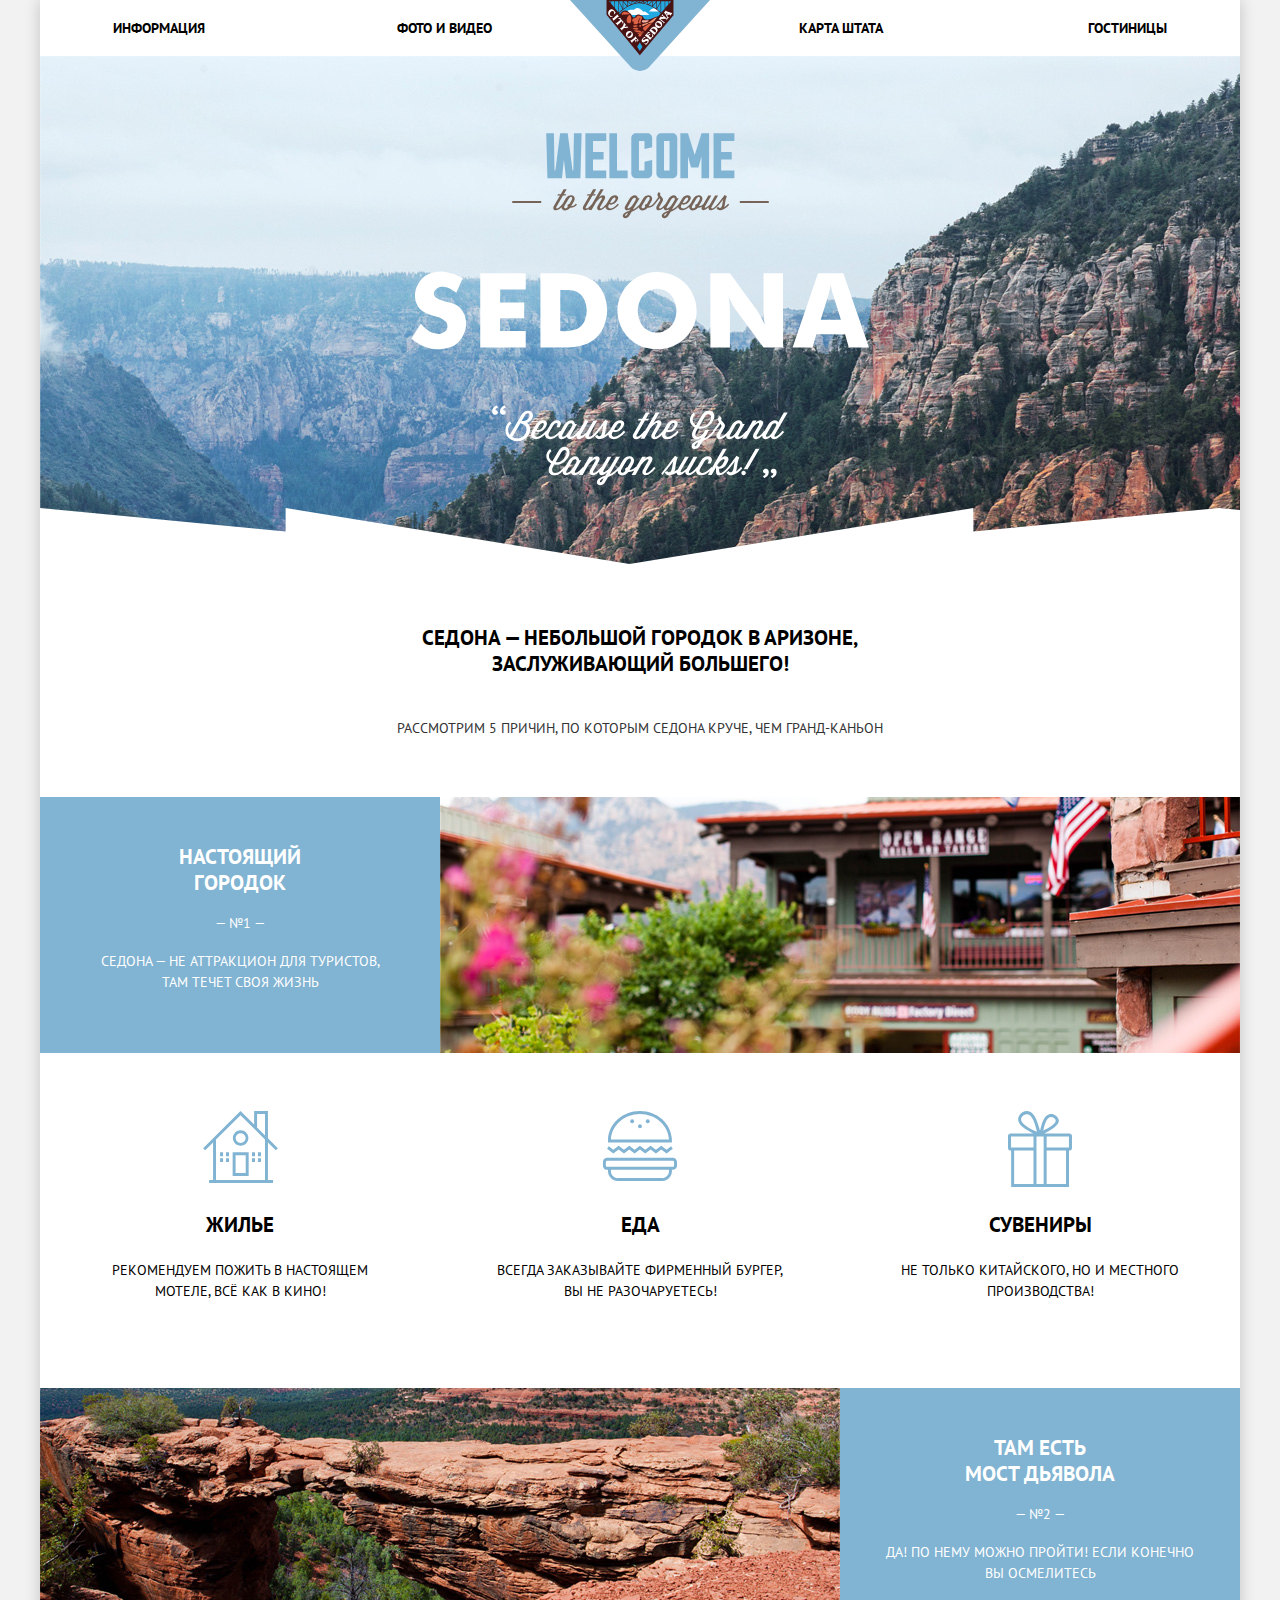
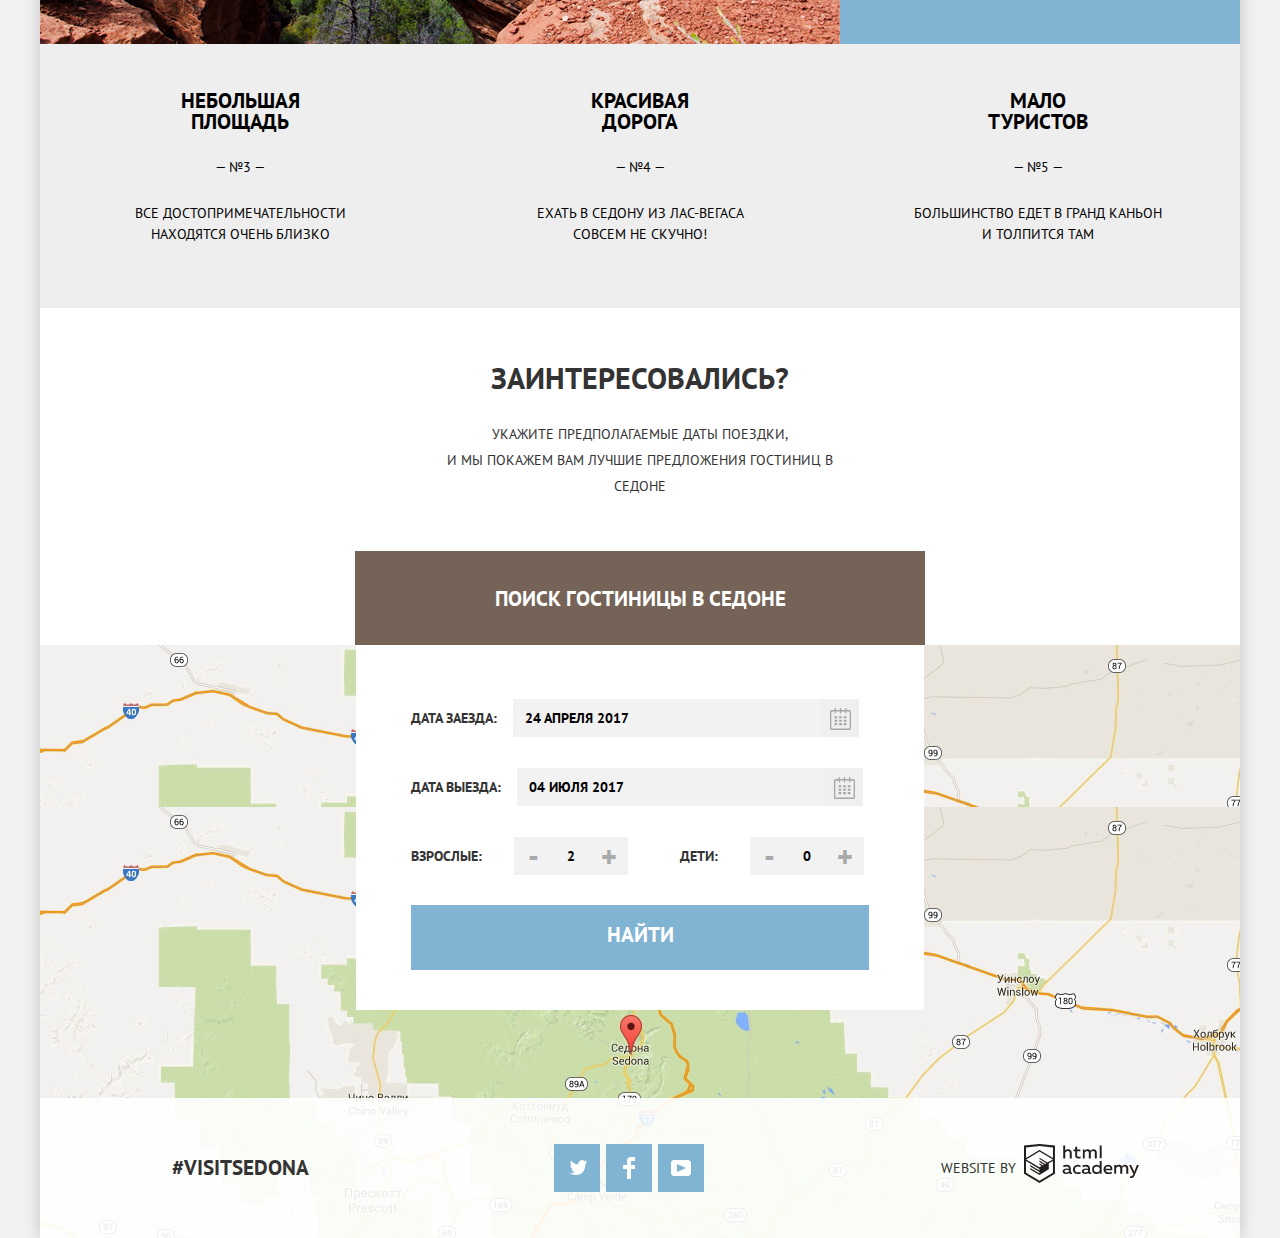
==== commit 450145d1: "corrected" ====
--- a/index.html
+++ b/index.html
@@ -107,32 +107,27 @@
 										<p class="field-wrap">
 											<label for="date-in">Дата заезда:</label>
 											<input type="text" name="date-in" id="date-in" value="24 апреля 2017">
-											<button class="calendar" aria-label="Выбрать дату"></button>
+											<button class="calendar" type="button" aria-label="Выбрать дату"></button>
 											</p>
 											<p class="field-wrap">
 												<label for="date-out">Дата выезда:</label>
 												<input type="text" name="date-out" id="date-out" value="04 июля 2017">
-												<button class="calendar" aria-label="Выбрать дату"></button>
+												<button class="calendar" type="button" aria-label="Выбрать дату"></button>
 												</p>
 												<p class="field-half-wrap">
 													<label for="adult-field">Взрослые:</label>
-													<button class="minus" aria-label="Уменьшить">-
-    </button>
+													<button class="minus" type="button" aria-label="Уменьшить">-</button>
 													<input type="number" name="adultamount" id="adult-field" min="1" value="2">
-													<button class="plus" aria-label="Увеличить">+
-  </button>
+													<button class="plus" type="button" aria-label="Увеличить">+</button>
 													</p>
 													<p class="field-half-wrap">
 														<label for="child-field">Дети:</label>
-														<button class="minus" aria-label="Уменьшить">-
-  </button>
+														<button class="minus" type="button" aria-label="Уменьшить">-</button>
 														<input type="number" name="childamount" id="child-field" min="0" value="0">
-														<button class="plus" aria-label="Увеличить">+
-    </button>
+														<button class="plus" type="button" aria-label="Увеличить">+</button>
 														</p>
 														<button class="button booking-button" type="submit">Найти</button>
 													</form>
-												
 												<div class="footer-wrapper">	
 												<p class="hashtag">#visitsedona</p>
 													<div class="footer-social">
@@ -162,25 +157,7 @@
 													    </div>
 													</footer>
 												  </div>
-												<script src="js/script.js">
-													var link = document.querySelector(".interested-button");
-													var popup = document.querySelector(".booking");
-													  popup.classList.remove("booking-show");
-													  link.addEventListener("click", function (evt) {
-														  evt.preventDefault();
-														});
-													  popup.classList.toggle("booking-show");
-													  close.addEventListener("click", function (evt) {
-    													evt.preventDefault();
-    													popup.classList.remove("booking-show");
- 													  });
-													var mapPopup = document.querySelector(".map");
-													var mapLink = document.querySelector(".map");
-														mapPopup.classList.remove("booking-show");
-														mapLink.addEventListener("click", function (evt) {
-   														evt.preventDefault();
-    												mapPopup.classList.toggle("booking-show");
-  													});
-												</script>
+												<script src="js/script.min.js">
+													</script>
 											</body>
 										</html>--- a/css/stylesheet.min.css
+++ b/css/stylesheet.min.css
@@ -1 +1 @@
-html {box-sizing: border-box;}*, *::before, *::after {box-sizing: inherit;}body {margin: 0;padding: 0;font-family: "PT Sans", Arial, sans-serif;font-size: 14px;line-height: 26px;color: #333333;text-transform: uppercase;background-color: #f2f2f2;min-width: 1200px;}a {text-decoration: none;}img {max-width: 100%;height: auto;}.container {width: 1200px;text-align: center;margin: 0 auto;box-shadow: 0 0 15px 0 rgba(0, 1, 1, 0.2);background-color: #ffffff;}.main-header {position: relative;}.main-header-logo {position: absolute;width: 240px;left: 50%;transform: translateX(-50%);z-index: 2;}.site-navigation {margin: 0;padding: 0;font-weight: 700;list-style: none;flex-wrap: wrap;display: flex;flex-wrap: wrap;padding: 0 73px;}.site-navigation a {color: #000000;}.site-navigation li {width: 20%;padding: 15px 0;}.site-navigation li:nth-of-type(2) {margin-right: 20%;padding-left: 73px;}.site-navigation li:nth-of-type(1), .site-navigation li:nth-of-type(2) {text-align: left;}.site-navigation li:nth-of-type(3), .site-navigation li:nth-of-type(4) {text-align: right;}.site-navigation li:nth-of-type(3) {padding-right: 73px;}.site-navigation a:hover, .site-navigation a:focus {color: #437797;}.site-navigation a:active {color: #55595c;}.welcome {background-image: url("../img/background-photo.jpg");height: 508px;background-size: cover;background-color: #f2f2f2;padding-top: 77px;position: relative;}.welcome::after {position: absolute;background-image: url("../img/polygon.svg");margin-left: 0;margin-bottom: 0;width: 100%;height: 58px;z-index: 2;}.intro {padding: 61px 355px;padding-bottom: 56px;}.intro p {margin: 0;}.page-title {font-size: 21px;color: #000000;word-wrap: break-word;font-weight: 700;margin: 0;margin-bottom: 38px;}.features-list {color: #eeeeee;list-style: none;padding: 0;display: flex;flex-wrap: wrap;margin: 0;background-color: #eeeeee;}.features-item {width: 400px;}.features-item-wide {width: 100%;display: flex;justify-content: space-between;flex-wrap: wrap;}.features-item-text {color: #ffffff;background-color: #81b3d2;width: 400px;padding-top: 30px;}.features-item-text p {padding: 0 50px 17px;margin: 0;}.features-item-text:nth-of-type(2) p {padding: 0 45px 17px;}.feature-title {margin-right: 100px;margin-left: 100px;margin-bottom: 17px;font-weight: 700;}.features-image {width: 800px;height: 256px;overflow: hidden;position: relative;left: 0;}.features-image img {position: absolute;top: -100px;left: 0;}.features-title {font-size: 21px;font-weight: 700;line-height: 21px;color: #000000;margin: 46px 120px 25px;}.features-item p {line-height: 21px;}.features-sublist {display: flex;flex-wrap: wrap;list-style: none;padding: 0;margin: 0;background-color: #ffffff;padding-bottom: 43px;padding-top: 58px;}.features-sublist .features-title {padding-top: 103px;background-repeat: no-repeat;margin: 0 120px 25px;}.features-sublist p {color: #000000;padding: 0px 53px;margin-bottom: 43px;}.features-title-food {background-image: url("../img/icon-3.svg");background-position: center top;background-size: 74px 70px;}.features-title-souvenires {background-image: url("../img/icon-2.svg");background-position: center top;background-size: 64px 76px;}.features-title-hotels {background-image: url("../img/icon-1.svg");background-position: center top;background-size: 75px 72px;}.features-item-gray p {color: #000000;margin: 0px 69px 63px;}.features-item-gray:last-child {padding-right: 5px;}.features-item-gray .features-number {margin-bottom: 25px;}.features-number {color: #000000;margin-bottom: 20px;}.interested h2 {font-size: 30px;font-weight: 700;line-height: 36px;margin-top: 52px;}.interested p {margin: auto 380px;margin-bottom: 52px;}.button {font-size: 21px;line-height: 26px;text-transform: uppercase;color: #ffffff;border: none;font-weight: 700;background-color: #81b3d2;}.interested-button {background-color: #766357;padding: 35px 139px 33px 140px;}.interested-button:hover, .interested-button:focus {background-color: #685c4f;}.interested-button:active {background-color: #3f372f;}.visually-hidden {display: none;}.main-footer {position: relative;overflow: hidden;}.map {width: 100%;height: 593px;overflow: hidden;background-image: url("../img/map.jpg");}.booking {display: none;flex-wrap: wrap;padding: 40px 55px;background-color: #ffffff;font-weight: 700;position: absolute;top: 0;left: 50%;margin-left: -284px;width: 568px;}.booking-show {display: flex;animation: bounce 0.8s;}@keyframes bounce {0% {transform: translateY(-2000px);}70% {transform: translateY(30px);}90% {transform: translateY(-10px);}100% {transform: translateY(0);}}.booking input {background-color: #f2f2f2;width: 346px;height: 38px;border: none;margin: 0;padding-left: 12px;padding-right: 55px;margin-left: 12px;font-weight: 700;text-transform: uppercase;}.field-wrap {text-align: left;border: none;margin-bottom: 17px;position: relative;}.field-wrap button {right: 0;top: 0;position: absolute;height: 38px;width: 38px;border: none;}.field-wrap button::after {content: "";background: url("../img/calendar.svg") no-repeat 100% 50%;}.field-half-wrap {display: flex;align-items: center;text-align: left;border: none;padding: 0;margin-bottom: 30px;width: 50%;}.field-half-wrap input {width: 38px;text-align: center;position: relative;padding: 0;margin: 0;padding: auto;}.field-half-wrap label {margin-right: 32px;text-align: left;}.field-half-wrap:last-of-type {padding-left: 40px;}input[type=number]::-webkit-inner-spin-button, input[type=number]::-webkit-outer-spin-button {-webkit-appearance: none;-moz-appearance: none;appearance: none;margin: 0;}.plus, .minus {width: 38px;height: 38px;background-color: #f2f2f2;border: none;font-weight: 700;color: #a9a9a9;font-size: 30px;}.plus:hover, .minus:hover, .plus:focus, .minus:focus {background-color: #5e9ec5;}.plus:active, .minus:active {background-color: #397194 transparent;}.button-dark:hover, .button-dark:focus {background-color: #685c4f;}.button-dark:active {background-color: #3f372f;}.booking-button {width: 458px;margin: auto 0;padding: 17px 197px 22px 196px;}.booking-button:hover, .booking-button:focus {background-color: #5e9ec5;}.booking-button:active {background-color: #397194 transparent;}.footer-wrapper {display: flex;justify-content: space-between;background-color: rgba(255, 255, 255, 0.9);position: absolute;bottom: 0;width: 100%;padding: 36px;align-items: center;}.hashtag {font-size: 21px;font-weight: 700;margin-right: 20px;margin-left: 96px;}.social-list {display: flex;flex-wrap: wrap;list-style: none;width: 162px;margin: 0;padding: 0;}.social-button {display: block;width: 46px;height: 48px;background-color: #81b3d2;list-style: none;background-position: center center;background-repeat: no-repeat;margin-right: 6px;position: relative;}.social-button:hover, .social-button:focus {background-color: #4f7791;}.social-button:active {background-color: #3e5d72;}.social-button:active::before {opacity: 0.7;}.social-button:nth-of-type(3) {margin-right: 0;}.social-button-twitter::before {content: "";background-image: url("../img/twitter.svg");position: absolute;z-index: 2;}.social-button-facebook::before {content: "";background-image: url("../img/fb-icon.svg");}.social-button-youtube::before {content: "";background-image: url("../img/youtube.svg");}.footer-copyright {display: flex;align-items: center;margin: 0;}.footer-copyright a {margin-right: 65px;margin-left: 8px;}.site-navigtion .active {color: #766357;}.booking-form {display: flex;color: #ffffff;background-image: url("../img/filter-background.jpg");background-position: 0 -300px;background-size: cover;background-color: rgba(96, 235, 235, 0.95);padding: 31px 73px 37px;position: relative;}.booking-form-title {font-size: 16px;font-weight: 700;margin-bottom: 34px;left: 0;}.booking-form-list {margin: 0;padding: 0;list-style: none;}.booking-form-group {text-align: left;width: 285px;border: none;padding: 0;margin: 0;}.booking-form-list label {position: relative;padding-left: 40px;}.booking-form-list li {padding-bottom: 35px;}.booking-form-list label::before {content: "";position: absolute;left: 0;width: 27px;height: 23px;background-image: url("../img/checkbox-off.svg");z-index: 2;}.booking-form-list input:checked + label::before {background-image: url("../img/checkbox-on.svg");}.booking-form-list input:focus + label::before {outline: auto;}.booking-form-cost {margin-left: auto;border: none;}.price-controls {display: inline-block;position: relative;width: 314px;height: 32px;margin-bottom: 20px;border: 2px solid #ffffff;border-radius: 2px;margin-right: 74px;margin-top: 13px;}.price-controls::after {content: "";position: absolute;top: 50%;left: 50%;width: 2px;height: 22px;background: #ffffff;transform: translate(-50%, -50%);}.price-controls label {margin-left: 20px;line-height: 31px;vertical-align: top;cursor: pointer;}.price-controls .min-price, .price-controls .max-price {padding-left: 5px;}.price-controls input {width: 50px;margin: 0;color: inherit;font: inherit;background: none;border: none;margin-right: 20px;margin-left: 5px;}.range-controls {position: relative;margin-bottom: 32px;}.range-controls .scale {height: 2px;background: rgba(255, 255, 255, 0.3);}.range-controls .bar {width: 80%;height: 2px;background: #ffffff;}.range-toggle {position: absolute;top: -9px;width: 4px;height: 4px;background: #ababab;border: 8px solid #ffffff;border-radius: 50%;box-shadow: 0 2px 1px 0 rgba(0, 1, 1, 0.2);cursor: pointer;box-sizing: content-box;}.range-toggle:hover {background: #1c4f80;}.range-toggle-min {left: 0;}.range-toggle-max {left: 80%;}.button-transparent {display: block;margin: 20px auto;padding: 6px 35px;font-size: 14px;line-height: 20px;color: #ffffff;text-transform: uppercase;background: transparent;border: 2px solid #ffffff;border-radius: 2px;cursor: pointer;}.button-transparent:hover {color: #000000;background: #ffffff;}.found {display: flex;flex-wrap: wrap;align-items: center;font-weight: 700;padding: 31px 73px 33px;border-bottom: 1px solid rgba(0, 1, 1, 0.2);}.found-title {margin: 0;font-size: 21px;padding-right: 49px;}.sort-list {display: flex;padding: 0;margin: 0;list-style: none;font-size: 12px;line-height: 18px;flex-wrap: wrap;width: 370px;}.sort-list li {color:rgba(0, 0, 0, 0.3);margin-left: 33px;border-bottom: 1px dotted #81b3d2;}.sort-list .active {color: #81b3d2;border: none;}.sort-caption {margin: 0;font-size: 12px;}.arrow {margin-right: 73px;height: 10px;width: 11px;background-color: #81b3d2;}.arrow-up {background: url("../img/icon-up-dir.svg") no-repeat 1093px 50%;margin-right: 12px;}.arrow-down {background: url("../img/icon-down-dir.svg") no-repeat 1116px 50%;}.arrow .active {list-style: none;margin: 0;padding: 0;}.arrow:hover, .arrow:focus {background-color: #4f7791;}.arrow:active {background-color: #3e5d72;}.hotels-list {padding: 0;margin: 0;}.hotels-item {display: flex;padding: 31px 73px 30px;border-bottom: 1px solid rgba(0, 1, 1, 0.2);}.hotels-item-info {display: flex;flex-wrap: wrap;width: 300px;margin-left: 30px;}.hotels-item-name {font-size: 21px;font-weight: 700;text-align: left;margin: 0;margin-bottom: 10px;margin-right: 10px;}.hotels-item-name a {color: #000000;}.hotels-item-info p {width: 40%;text-align: left;margin: 0 0 11px;}.hotels-item-info .button {font-weight: 700;font-size: 14px;margin-right: 6px;padding: 2px 17px 2px;}.button-dark {background-color: #766357;}.hotels-item-stars {width: 90px;height: 17px;background-image: url("../ïmg/star.svg");background-repeat: space;margin-bottom: 47px;margin-left: auto;}.star-4 {width: 89px;}.star-3 {width: 65px;}.star-2 {width: 40px;}.hotels-item-rating {margin-left: auto;}.hotels-item-rating p {margin: 0;background-color: #f2f2f2;padding: 5px 13px 6px 16px;}.inner-footer {padding: 36px 73px;display: flex;justify-content: space-between;bottom: 0;width: 100%;align-items: center;}+html {box-sizing: border-box;}*, *::before, *::after {box-sizing: inherit;}body {margin: 0;padding: 0;font-family: "PT Sans", Arial, sans-serif;font-size: 14px;line-height: 26px;color: #333333;text-transform: uppercase;background-color: #f2f2f2;min-width: 1200px;}a {text-decoration: none;}img {max-width: 100%;height: auto;}.container {width: 1200px;text-align: center;margin: 0 auto;box-shadow: 0 0 15px 0 rgba(0, 1, 1, 0.2);background-color: #ffffff;}.main-header {position: relative;}.main-header-logo {position: absolute;width: 240px;left: 50%;transform: translateX(-50%);z-index: 2;}.site-navigation {margin: 0;padding: 0;font-weight: 700;list-style: none;flex-wrap: wrap;display: flex;flex-wrap: wrap;padding: 0 73px;}.site-navigation a {color: #000000;}.site-navigation li {width: 20%;padding: 15px 0;}.site-navigation li:nth-of-type(2) {margin-right: 20%;padding-left: 73px;}.site-navigation li:nth-of-type(1), .site-navigation li:nth-of-type(2) {text-align: left;}.site-navigation li:nth-of-type(3), .site-navigation li:nth-of-type(4) {text-align: right;}.site-navigation li:nth-of-type(3) {padding-right: 73px;}.site-navigation a:hover, .site-navigation a:focus {color: #437797;}.site-navigation .active {color: #55595c;}.welcome {background-image: url("../img/background-photo.jpg");height: 508px;background-size: cover;background-color: #f2f2f2;padding-top: 77px;position: relative;}.welcome::after {content: "";position: absolute;background-image: url("../img/polygon.svg");left: 0px;width: 100%;height: 56px;bottom: 0;z-index: 2;}.intro {padding: 61px 355px;padding-bottom: 56px;}.intro p {margin: 0;}.page-title {font-size: 21px;color: #000000;word-wrap: break-word;font-weight: 700;margin: 0;margin-bottom: 38px;}.features-list {color: #eeeeee;list-style: none;padding: 0;display: flex;flex-wrap: wrap;margin: 0;background-color: #eeeeee;}.features-item {width: 400px;}.features-item-wide {width: 100%;display: flex;justify-content: space-between;flex-wrap: wrap;}.features-item-text {color: #ffffff;background-color: #81b3d2;width: 400px;padding-top: 30px;}.features-item-text p {padding: 0 50px 17px;margin: 0;}.features-item-text:nth-of-type(2) p {padding: 0 45px 17px;}.feature-title {margin-right: 100px;margin-left: 100px;margin-bottom: 17px;font-weight: 700;}.features-image {width: 800px;height: 256px;overflow: hidden;position: relative;left: 0;}.features-image img {position: absolute;top: -100px;left: 0;}.features-title {font-size: 21px;font-weight: 700;line-height: 21px;color: #000000;margin: 46px 120px 25px;}.features-item p {line-height: 21px;}.features-sublist {display: flex;flex-wrap: wrap;list-style: none;padding: 0;margin: 0;background-color: #ffffff;padding-bottom: 43px;padding-top: 58px;}.features-sublist .features-title {padding-top: 103px;background-repeat: no-repeat;margin: 0 120px 25px;}.features-sublist p {color: #000000;padding: 0px 53px;margin-bottom: 43px;}.features-title-food {background-image: url("../img/icon-3.svg");background-position: center top;background-size: 74px 70px;}.features-title-souvenires {background-image: url("../img/icon-2.svg");background-position: center top;background-size: 64px 76px;}.features-title-hotels {background-image: url("../img/icon-1.svg");background-position: center top;background-size: 75px 72px;}.features-item-gray p {color: #000000;margin: 0px 69px 63px;}.features-item-gray:last-child {padding-right: 5px;}.features-item-gray .features-number {margin-bottom: 25px;}.features-number {color: #000000;margin-bottom: 20px;}.interested h2 {font-size: 30px;font-weight: 700;line-height: 36px;margin-top: 52px;}.interested p {margin: auto 380px;margin-bottom: 52px;}.button {font-size: 21px;line-height: 26px;text-transform: uppercase;color: #ffffff;border: none;font-weight: 700;background-color: #81b3d2;}.interested-button {background-color: #766357;padding: 35px 139px 33px 140px;}.interested-button:hover, .interested-button:focus {background-color: #685c4f;}.interested-button:active {background-color: #3f372f;}.visually-hidden {display: none;}.main-footer {position: relative;overflow: hidden;}.map {width: 100%;height: 593px;overflow: hidden;background-image: url("../img/map.jpg");}.booking {display: none;flex-wrap: wrap;padding: 40px 55px;background-color: #ffffff;font-weight: 700;position: absolute;top: 0;left: 50%;margin-left: -284px;width: 568px;}.booking-show {display: flex;animation: bounce 0.8s;}@keyframes bounce {0% {transform: translateY(-2000px);}70% {transform: translateY(30px);}90% {transform: translateY(-10px);}100% {transform: translateY(0);}}.booking input {background-color: #f2f2f2;width: 346px;height: 38px;border: none;margin: 0;padding-left: 12px;padding-right: 55px;margin-left: 12px;font-weight: 700;text-transform: uppercase;}.field-wrap {text-align: left;border: none;margin-bottom: 17px;position: relative;}.field-wrap button {right: 0;top: 0;position: absolute;height: 38px;width: 38px;border: none;}.field-wrap button::after {content: "";background: url("../img/calendar.svg") no-repeat;width: 21px;height: 22px;position: absolute;left: 9px;top: 9px;opacity: 0.3;}.field-half-wrap {display: flex;align-items: center;text-align: left;border: none;padding: 0;margin-bottom: 30px;width: 50%;}.field-half-wrap input {width: 38px;text-align: center;position: relative;padding: 0;margin: 0;padding: auto;}.field-half-wrap label {margin-right: 32px;text-align: left;}.field-half-wrap:last-of-type {padding-left: 40px;}input[type=number]::-webkit-inner-spin-button, input[type=number]::-webkit-outer-spin-button {-webkit-appearance: none;-moz-appearance: none;appearance: none;margin: 0;}.plus, .minus {width: 38px;height: 38px;background-color: #f2f2f2;border: none;font-weight: 700;color: #a9a9a9;font-size: 30px;}.plus:hover, .minus:hover, .plus:focus, .minus:focus {background-color: #5e9ec5;}.plus:active, .minus:active {background-color: #397194 transparent;}.button-dark:hover, .button-dark:focus {background-color: #685c4f;}.button-dark:active {background-color: #3f372f;}.booking-button {width: 458px;margin: auto 0;padding: 17px 197px 22px 196px;}.booking-button:hover, .booking-button:focus {background-color: #5e9ec5;}.booking-button:active {background-color: #397194 transparent;}.footer-wrapper {display: flex;justify-content: space-between;background-color: rgba(255, 255, 255, 0.9);position: absolute;bottom: 0;width: 100%;padding: 36px;align-items: center;}.hashtag {font-size: 21px;font-weight: 700;margin-right: 20px;margin-left: 96px;}.social-list {display: flex;flex-wrap: wrap;list-style: none;width: 162px;margin: 0;padding: 0;}.social-button {display: block;width: 46px;height: 48px;background-color: #81b3d2;list-style: none;background-position: center center;background-repeat: no-repeat;margin-right: 6px;position: relative;}.social-button:hover, .social-button:focus {background-color: #4f7791;}.social-button:active {background-color: #3e5d72;}.social-button:active::before {opacity: 0.7;}.social-button:nth-of-type(3) {margin-right: 0;}.social-button-twitter::before {content: "";background-image: url("../img/twitter.svg");background-repeat: no-repeat;width: 17px;height: 15px;position: absolute;left: 16px;top: 16px;}.social-button-facebook::before {content: "";background-image: url("../img/fb-icon.svg");background-repeat: no-repeat;width: 12px;height: 22px;position: absolute;left: 17px;top: 13px;}.social-button-youtube::before {content: "";background-image: url("../img/youtube.svg");background-repeat: no-repeat;width: 20px;height: 16px;position: absolute;left: 13px;top: 16px;}.footer-copyright {display: flex;align-items: center;margin: 0;}.footer-copyright a {margin-right: 65px;margin-left: 8px;}.site-navigtion .active {color: #766357;}.booking-form {display: flex;color: #ffffff;background-image: url("../img/filter-background.jpg");background-position: 0 -300px;background-size: cover;background-color: rgba(96, 235, 235, 0.95);padding: 31px 73px 37px;position: relative;}.booking-form-title {font-size: 16px;font-weight: 700;left: 0;}.booking-form-list {margin: 0;padding: 0;margin-top: 34px;list-style: none;}.booking-form-group {text-align: left;width: 285px;border: none;padding: 0;margin: 0;}.booking-form-list label {position: relative;padding-left: 40px;}.booking-form-list li {padding-bottom: 35px;}.booking-form-list label::before {content: "";position: absolute;left: 0;width: 27px;height: 23px;background-image: url("../img/checkbox-off.svg");background-repeat: no-repeat;z-index: 2;}.booking-form-list input:checked + label::before {background-image: url("../img/checkbox-on.svg");}.booking-form-list input:focus + label::before {outline: auto;}.booking-form-list input:disabled + label::before {background-color: #6a6a6a;opacity: 0.5;}.booking-form-cost {text-align: left;margin-left: auto;border: none;}.price-controls {display: inline-block;vertical-align: top;position: relative;width: 314px;height: 32px;margin-bottom: 20px;border: 2px solid #ffffff;border-radius: 2px;margin-right: 74px;margin-top: 13px;}.price-controls::after {content: "";position: absolute;top: 50%;left: 50%;width: 2px;height: 22px;background: #ffffff;transform: translate(-50%, -50%);}.price-controls label {margin-left: 45px;line-height: 31px;vertical-align: top;cursor: pointer;}.price-controls .min-price, .price-controls .max-price {padding-left: 5px;}.price-controls input {width: 50px;margin: 0;color: inherit;font: inherit;background: none;border: none;margin-right: 20px;margin-left: 5px;}.range-controls {position: relative;margin-bottom: 32px;}.range-controls .scale {height: 2px;background: rgba(255, 255, 255, 0.3);}.range-controls .bar {width: 80%;height: 2px;background: #ffffff;}.range-toggle {position: absolute;top: -9px;width: 4px;height: 4px;background: #ababab;border: 8px solid #ffffff;border-radius: 50%;box-shadow: 0 2px 1px 0 rgba(0, 1, 1, 0.2);cursor: pointer;box-sizing: content-box;}.range-toggle:hover {background: #1c4f80;}.range-toggle-min {left: 0;}.range-toggle-max {left: 80%;}.button-transparent {display: block;margin: 20px auto;padding: 6px 35px;font-size: 14px;line-height: 20px;color: #ffffff;text-transform: uppercase;background: transparent;border: 2px solid #ffffff;border-radius: 2px;cursor: pointer;}.button-transparent:hover {color: #000000;background: #ffffff;}.found {display: flex;flex-wrap: wrap;align-items: center;font-weight: 700;padding: 31px 73px 33px;border-bottom: 1px solid rgba(0, 1, 1, 0.2);}.found-title {margin: 0;font-size: 21px;padding-right: 49px;}.sort-list {display: flex;padding: 0;margin: 0;list-style: none;font-size: 12px;line-height: 18px;flex-wrap: wrap;width: 370px;}.sort-list li {margin-left: 33px;}.sort-list a {color:rgba(0, 0, 0, 0.3);border-bottom: 1px dotted #81b3d2;}.sort-list .active {color: #81b3d2;border: none;}.sort-caption {margin: 0;font-size: 12px;}.sort-arrow {display: flex;margin-left: auto;}.arrow {display: block;margin-right: 73px;height: 10px;width: 11px;}.arrow-up {background: url("../img/icon-up-dir.svg") no-repeat;opacity: 0.3;width: 11px;height: 10px;margin-right: 12px;}.arrow-down {background: url("../img/icon-down-dir.png") no-repeat;}.arrow .active {list-style: none;margin: 0;padding: 0;}.arrow:hover, .arrow:focus {background-color: #4f7791;}.arrow:active {background-color: #3e5d72;}.hotels-list {padding: 0;margin: 0;}.hotels-item {display: flex;padding: 31px 73px 30px;border-bottom: 1px solid rgba(0, 1, 1, 0.2);}.hotels-item-info {display: flex;flex-wrap: wrap;width: 300px;margin-left: 30px;}.hotels-item-name {font-size: 21px;font-weight: 700;text-align: left;margin: 0;margin-bottom: 10px;margin-right: 10px;}.hotels-item-name a {color: #000000;}.hotels-item-info p {width: 40%;text-align: left;margin: 0 0 11px;}.hotels-item-info .button {font-weight: 700;font-size: 14px;margin-right: 6px;padding: 2px 17px 2px;}.button-dark {background-color: #766357;}.hotels-item-stars {width: 90px;height: 17px;background-image: url("../img/star.svg");background-repeat: space;margin-left: auto;margin-bottom: 47px;}.star-4 {font-size: 0;width: 89px;}.star-3 {width: 65px;}.star-2 {width: 40px;}.hotels-item-rating {margin-left: auto;}.hotels-item-rating p {margin: 0;background-color: #f2f2f2;padding: 5px 13px 6px 16px;}.inner-footer {padding: 36px 73px;display: flex;justify-content: space-between;bottom: 0;width: 100%;align-items: center;}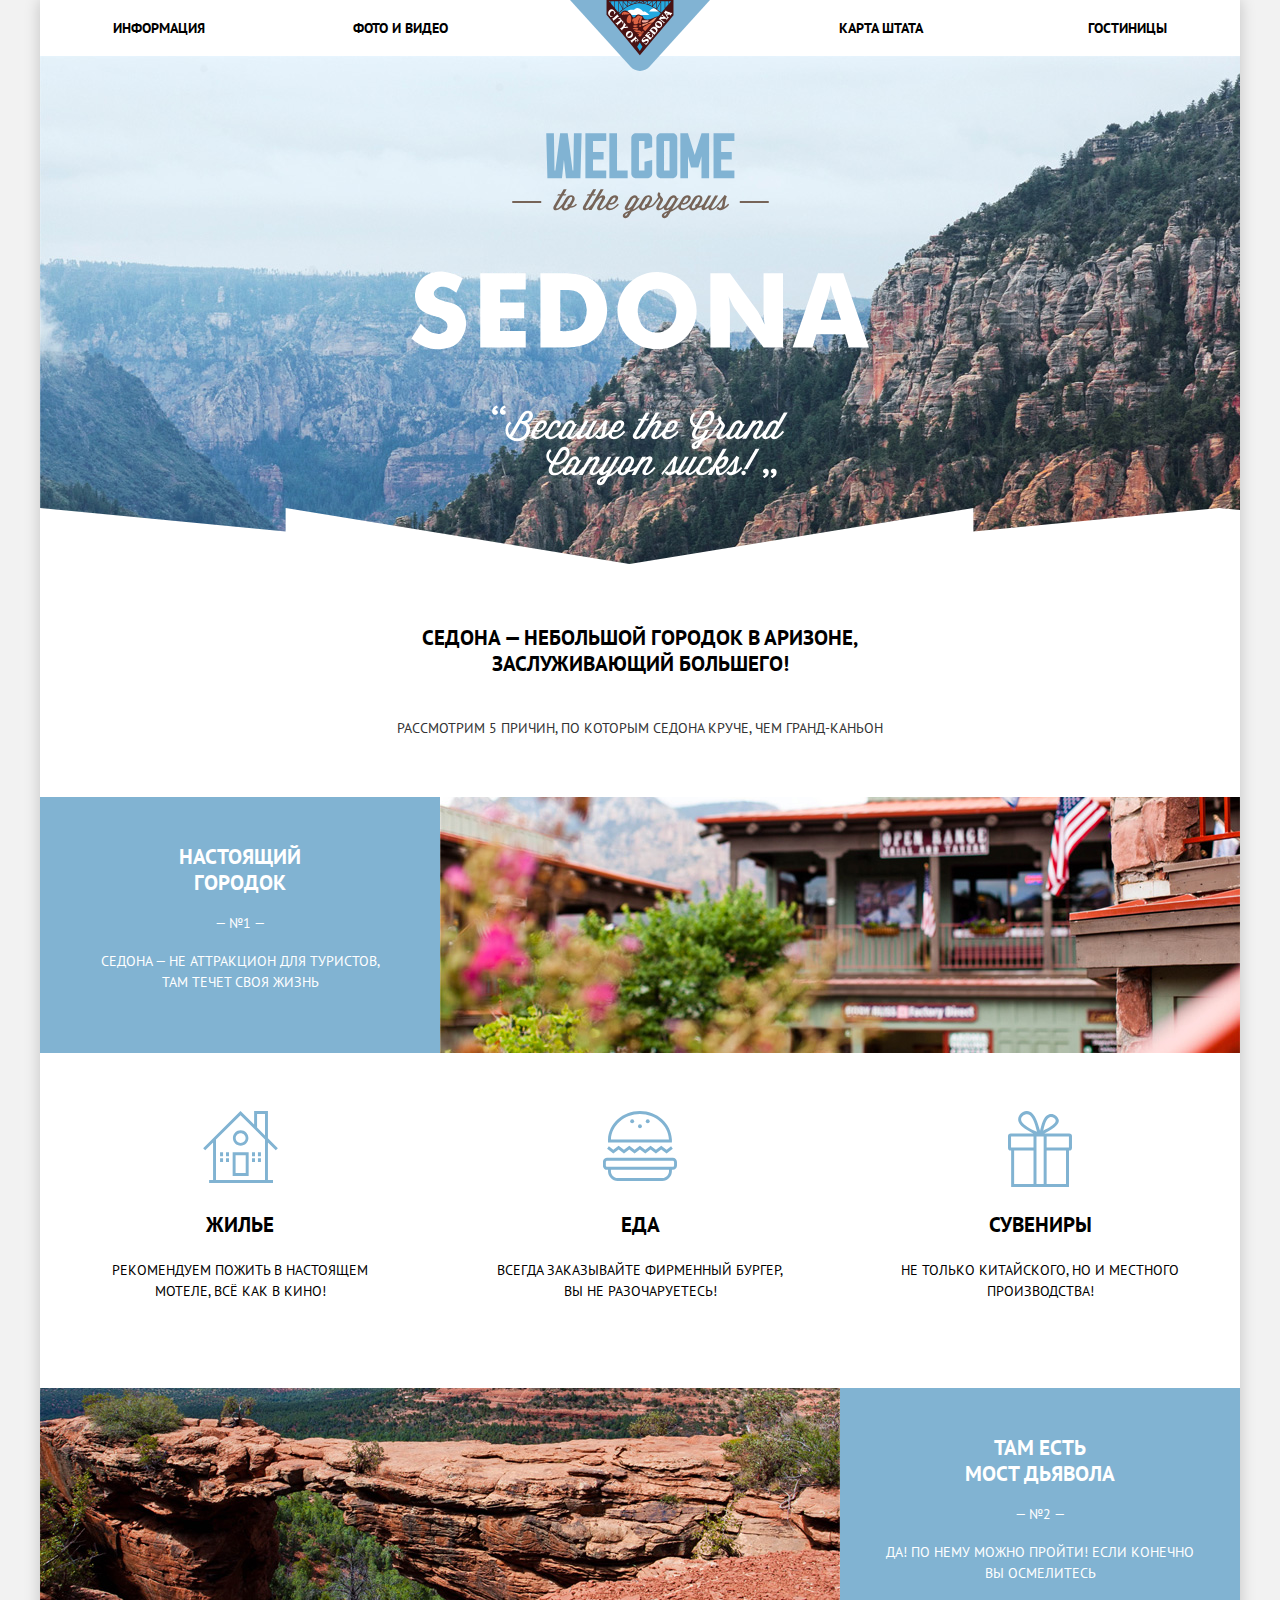
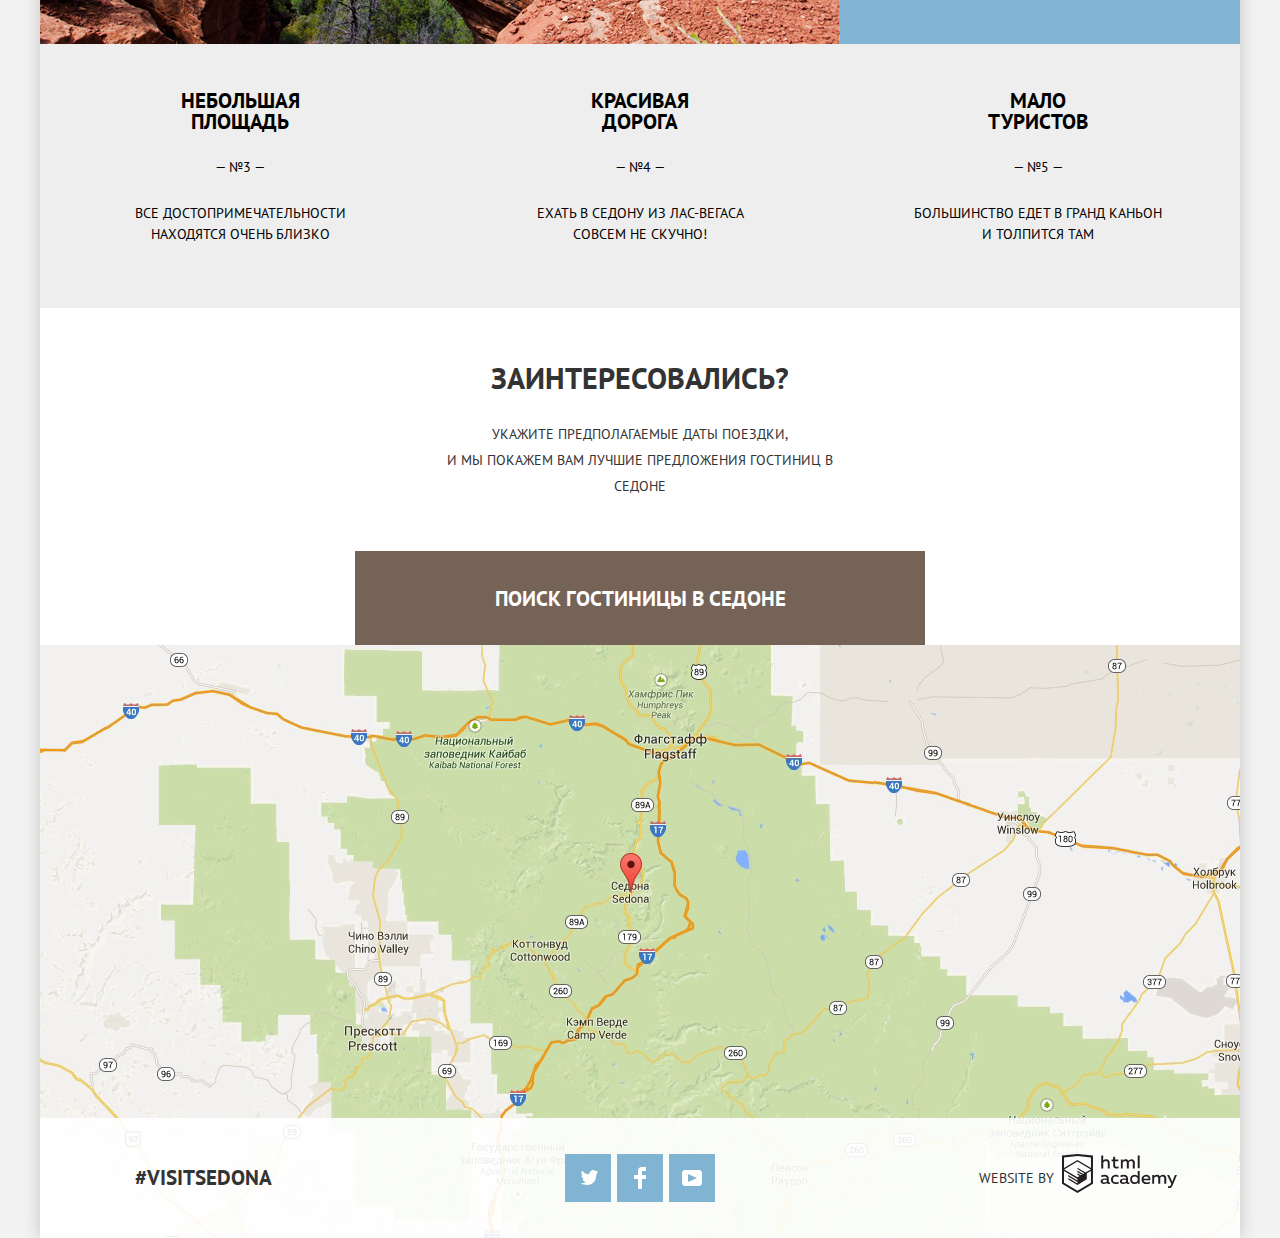
==== commit ae4855f9: "final" ====
--- a/index.html
+++ b/index.html
@@ -99,7 +99,7 @@
 							</main>
 								<footer class="main-footer">
 									<div class="map">
-										<iframe src="https://www.google.com/maps/place/%D0%A1%D0%B5%D0%B4%D0%BE%D0%BD%D0%B0,+%D0%90%D1%80%D0%B8%D0%B7%D0%BE%D0%BD%D0%B0+86336,+%D0%A1%D0%A8%D0%90/@34.4861851,-111.835132,8.09z/data=!4m5!3m4!1s0x872da132f942b00d:0x5548c523fa6c8efd!8m2!3d34.8697395!4d-111.7609896" allowfullscreen></iframe>
+										<iframe src="https://yandex.ru/map-widget/v1/?um=constructor%3Ac99186e06ce38623925158b26e4120bf83152734cb679de7cc6ac71a06cc2741&amp;source=constructor" width="1200" height="593" frameborder="0"></iframe>
 										<img src="img/map.jpg" alt="США, Аризона, Седона" width="1200" height="593">
 									</div>
 									<form class="booking booking-show" action="https://echo.htmlacademy.ru" method="post">
--- a/css/stylesheet.min.css
+++ b/css/stylesheet.min.css
@@ -1 +1 @@
-html {box-sizing: border-box;}*, *::before, *::after {box-sizing: inherit;}body {margin: 0;padding: 0;font-family: "PT Sans", Arial, sans-serif;font-size: 14px;line-height: 26px;color: #333333;text-transform: uppercase;background-color: #f2f2f2;min-width: 1200px;}a {text-decoration: none;}img {max-width: 100%;height: auto;}.container {width: 1200px;text-align: center;margin: 0 auto;box-shadow: 0 0 15px 0 rgba(0, 1, 1, 0.2);background-color: #ffffff;}.main-header {position: relative;}.main-header-logo {position: absolute;width: 240px;left: 50%;transform: translateX(-50%);z-index: 2;}.site-navigation {margin: 0;padding: 0;font-weight: 700;list-style: none;flex-wrap: wrap;display: flex;flex-wrap: wrap;padding: 0 73px;}.site-navigation a {color: #000000;}.site-navigation li {width: 20%;padding: 15px 0;}.site-navigation li:nth-of-type(2) {margin-right: 20%;padding-left: 73px;}.site-navigation li:nth-of-type(1), .site-navigation li:nth-of-type(2) {text-align: left;}.site-navigation li:nth-of-type(3), .site-navigation li:nth-of-type(4) {text-align: right;}.site-navigation li:nth-of-type(3) {padding-right: 73px;}.site-navigation a:hover, .site-navigation a:focus {color: #437797;}.site-navigation .active {color: #55595c;}.welcome {background-image: url("../img/background-photo.jpg");height: 508px;background-size: cover;background-color: #f2f2f2;padding-top: 77px;position: relative;}.welcome::after {content: "";position: absolute;background-image: url("../img/polygon.svg");left: 0px;width: 100%;height: 56px;bottom: 0;z-index: 2;}.intro {padding: 61px 355px;padding-bottom: 56px;}.intro p {margin: 0;}.page-title {font-size: 21px;color: #000000;word-wrap: break-word;font-weight: 700;margin: 0;margin-bottom: 38px;}.features-list {color: #eeeeee;list-style: none;padding: 0;display: flex;flex-wrap: wrap;margin: 0;background-color: #eeeeee;}.features-item {width: 400px;}.features-item-wide {width: 100%;display: flex;justify-content: space-between;flex-wrap: wrap;}.features-item-text {color: #ffffff;background-color: #81b3d2;width: 400px;padding-top: 30px;}.features-item-text p {padding: 0 50px 17px;margin: 0;}.features-item-text:nth-of-type(2) p {padding: 0 45px 17px;}.feature-title {margin-right: 100px;margin-left: 100px;margin-bottom: 17px;font-weight: 700;}.features-image {width: 800px;height: 256px;overflow: hidden;position: relative;left: 0;}.features-image img {position: absolute;top: -100px;left: 0;}.features-title {font-size: 21px;font-weight: 700;line-height: 21px;color: #000000;margin: 46px 120px 25px;}.features-item p {line-height: 21px;}.features-sublist {display: flex;flex-wrap: wrap;list-style: none;padding: 0;margin: 0;background-color: #ffffff;padding-bottom: 43px;padding-top: 58px;}.features-sublist .features-title {padding-top: 103px;background-repeat: no-repeat;margin: 0 120px 25px;}.features-sublist p {color: #000000;padding: 0px 53px;margin-bottom: 43px;}.features-title-food {background-image: url("../img/icon-3.svg");background-position: center top;background-size: 74px 70px;}.features-title-souvenires {background-image: url("../img/icon-2.svg");background-position: center top;background-size: 64px 76px;}.features-title-hotels {background-image: url("../img/icon-1.svg");background-position: center top;background-size: 75px 72px;}.features-item-gray p {color: #000000;margin: 0px 69px 63px;}.features-item-gray:last-child {padding-right: 5px;}.features-item-gray .features-number {margin-bottom: 25px;}.features-number {color: #000000;margin-bottom: 20px;}.interested h2 {font-size: 30px;font-weight: 700;line-height: 36px;margin-top: 52px;}.interested p {margin: auto 380px;margin-bottom: 52px;}.button {font-size: 21px;line-height: 26px;text-transform: uppercase;color: #ffffff;border: none;font-weight: 700;background-color: #81b3d2;}.interested-button {background-color: #766357;padding: 35px 139px 33px 140px;}.interested-button:hover, .interested-button:focus {background-color: #685c4f;}.interested-button:active {background-color: #3f372f;}.visually-hidden {display: none;}.main-footer {position: relative;overflow: hidden;}.map {width: 100%;height: 593px;overflow: hidden;background-image: url("../img/map.jpg");}.booking {display: none;flex-wrap: wrap;padding: 40px 55px;background-color: #ffffff;font-weight: 700;position: absolute;top: 0;left: 50%;margin-left: -284px;width: 568px;}.booking-show {display: flex;animation: bounce 0.8s;}@keyframes bounce {0% {transform: translateY(-2000px);}70% {transform: translateY(30px);}90% {transform: translateY(-10px);}100% {transform: translateY(0);}}.booking input {background-color: #f2f2f2;width: 346px;height: 38px;border: none;margin: 0;padding-left: 12px;padding-right: 55px;margin-left: 12px;font-weight: 700;text-transform: uppercase;}.field-wrap {text-align: left;border: none;margin-bottom: 17px;position: relative;}.field-wrap button {right: 0;top: 0;position: absolute;height: 38px;width: 38px;border: none;}.field-wrap button::after {content: "";background: url("../img/calendar.svg") no-repeat;width: 21px;height: 22px;position: absolute;left: 9px;top: 9px;opacity: 0.3;}.field-half-wrap {display: flex;align-items: center;text-align: left;border: none;padding: 0;margin-bottom: 30px;width: 50%;}.field-half-wrap input {width: 38px;text-align: center;position: relative;padding: 0;margin: 0;padding: auto;}.field-half-wrap label {margin-right: 32px;text-align: left;}.field-half-wrap:last-of-type {padding-left: 40px;}input[type=number]::-webkit-inner-spin-button, input[type=number]::-webkit-outer-spin-button {-webkit-appearance: none;-moz-appearance: none;appearance: none;margin: 0;}.plus, .minus {width: 38px;height: 38px;background-color: #f2f2f2;border: none;font-weight: 700;color: #a9a9a9;font-size: 30px;}.plus:hover, .minus:hover, .plus:focus, .minus:focus {background-color: #5e9ec5;}.plus:active, .minus:active {background-color: #397194 transparent;}.button-dark:hover, .button-dark:focus {background-color: #685c4f;}.button-dark:active {background-color: #3f372f;}.booking-button {width: 458px;margin: auto 0;padding: 17px 197px 22px 196px;}.booking-button:hover, .booking-button:focus {background-color: #5e9ec5;}.booking-button:active {background-color: #397194 transparent;}.footer-wrapper {display: flex;justify-content: space-between;background-color: rgba(255, 255, 255, 0.9);position: absolute;bottom: 0;width: 100%;padding: 36px;align-items: center;}.hashtag {font-size: 21px;font-weight: 700;margin-right: 20px;margin-left: 96px;}.social-list {display: flex;flex-wrap: wrap;list-style: none;width: 162px;margin: 0;padding: 0;}.social-button {display: block;width: 46px;height: 48px;background-color: #81b3d2;list-style: none;background-position: center center;background-repeat: no-repeat;margin-right: 6px;position: relative;}.social-button:hover, .social-button:focus {background-color: #4f7791;}.social-button:active {background-color: #3e5d72;}.social-button:active::before {opacity: 0.7;}.social-button:nth-of-type(3) {margin-right: 0;}.social-button-twitter::before {content: "";background-image: url("../img/twitter.svg");background-repeat: no-repeat;width: 17px;height: 15px;position: absolute;left: 16px;top: 16px;}.social-button-facebook::before {content: "";background-image: url("../img/fb-icon.svg");background-repeat: no-repeat;width: 12px;height: 22px;position: absolute;left: 17px;top: 13px;}.social-button-youtube::before {content: "";background-image: url("../img/youtube.svg");background-repeat: no-repeat;width: 20px;height: 16px;position: absolute;left: 13px;top: 16px;}.footer-copyright {display: flex;align-items: center;margin: 0;}.footer-copyright a {margin-right: 65px;margin-left: 8px;}.site-navigtion .active {color: #766357;}.booking-form {display: flex;color: #ffffff;background-image: url("../img/filter-background.jpg");background-position: 0 -300px;background-size: cover;background-color: rgba(96, 235, 235, 0.95);padding: 31px 73px 37px;position: relative;}.booking-form-title {font-size: 16px;font-weight: 700;left: 0;}.booking-form-list {margin: 0;padding: 0;margin-top: 34px;list-style: none;}.booking-form-group {text-align: left;width: 285px;border: none;padding: 0;margin: 0;}.booking-form-list label {position: relative;padding-left: 40px;}.booking-form-list li {padding-bottom: 35px;}.booking-form-list label::before {content: "";position: absolute;left: 0;width: 27px;height: 23px;background-image: url("../img/checkbox-off.svg");background-repeat: no-repeat;z-index: 2;}.booking-form-list input:checked + label::before {background-image: url("../img/checkbox-on.svg");}.booking-form-list input:focus + label::before {outline: auto;}.booking-form-list input:disabled + label::before {background-color: #6a6a6a;opacity: 0.5;}.booking-form-cost {text-align: left;margin-left: auto;border: none;}.price-controls {display: inline-block;vertical-align: top;position: relative;width: 314px;height: 32px;margin-bottom: 20px;border: 2px solid #ffffff;border-radius: 2px;margin-right: 74px;margin-top: 13px;}.price-controls::after {content: "";position: absolute;top: 50%;left: 50%;width: 2px;height: 22px;background: #ffffff;transform: translate(-50%, -50%);}.price-controls label {margin-left: 45px;line-height: 31px;vertical-align: top;cursor: pointer;}.price-controls .min-price, .price-controls .max-price {padding-left: 5px;}.price-controls input {width: 50px;margin: 0;color: inherit;font: inherit;background: none;border: none;margin-right: 20px;margin-left: 5px;}.range-controls {position: relative;margin-bottom: 32px;}.range-controls .scale {height: 2px;background: rgba(255, 255, 255, 0.3);}.range-controls .bar {width: 80%;height: 2px;background: #ffffff;}.range-toggle {position: absolute;top: -9px;width: 4px;height: 4px;background: #ababab;border: 8px solid #ffffff;border-radius: 50%;box-shadow: 0 2px 1px 0 rgba(0, 1, 1, 0.2);cursor: pointer;box-sizing: content-box;}.range-toggle:hover {background: #1c4f80;}.range-toggle-min {left: 0;}.range-toggle-max {left: 80%;}.button-transparent {display: block;margin: 20px auto;padding: 6px 35px;font-size: 14px;line-height: 20px;color: #ffffff;text-transform: uppercase;background: transparent;border: 2px solid #ffffff;border-radius: 2px;cursor: pointer;}.button-transparent:hover {color: #000000;background: #ffffff;}.found {display: flex;flex-wrap: wrap;align-items: center;font-weight: 700;padding: 31px 73px 33px;border-bottom: 1px solid rgba(0, 1, 1, 0.2);}.found-title {margin: 0;font-size: 21px;padding-right: 49px;}.sort-list {display: flex;padding: 0;margin: 0;list-style: none;font-size: 12px;line-height: 18px;flex-wrap: wrap;width: 370px;}.sort-list li {margin-left: 33px;}.sort-list a {color:rgba(0, 0, 0, 0.3);border-bottom: 1px dotted #81b3d2;}.sort-list .active {color: #81b3d2;border: none;}.sort-caption {margin: 0;font-size: 12px;}.sort-arrow {display: flex;margin-left: auto;}.arrow {display: block;margin-right: 73px;height: 10px;width: 11px;}.arrow-up {background: url("../img/icon-up-dir.svg") no-repeat;opacity: 0.3;width: 11px;height: 10px;margin-right: 12px;}.arrow-down {background: url("../img/icon-down-dir.png") no-repeat;}.arrow .active {list-style: none;margin: 0;padding: 0;}.arrow:hover, .arrow:focus {background-color: #4f7791;}.arrow:active {background-color: #3e5d72;}.hotels-list {padding: 0;margin: 0;}.hotels-item {display: flex;padding: 31px 73px 30px;border-bottom: 1px solid rgba(0, 1, 1, 0.2);}.hotels-item-info {display: flex;flex-wrap: wrap;width: 300px;margin-left: 30px;}.hotels-item-name {font-size: 21px;font-weight: 700;text-align: left;margin: 0;margin-bottom: 10px;margin-right: 10px;}.hotels-item-name a {color: #000000;}.hotels-item-info p {width: 40%;text-align: left;margin: 0 0 11px;}.hotels-item-info .button {font-weight: 700;font-size: 14px;margin-right: 6px;padding: 2px 17px 2px;}.button-dark {background-color: #766357;}.hotels-item-stars {width: 90px;height: 17px;background-image: url("../img/star.svg");background-repeat: space;margin-left: auto;margin-bottom: 47px;}.star-4 {font-size: 0;width: 89px;}.star-3 {width: 65px;}.star-2 {width: 40px;}.hotels-item-rating {margin-left: auto;}.hotels-item-rating p {margin: 0;background-color: #f2f2f2;padding: 5px 13px 6px 16px;}.inner-footer {padding: 36px 73px;display: flex;justify-content: space-between;bottom: 0;width: 100%;align-items: center;}+html {-webkit-box-sizing: border-box;box-sizing: border-box;}*, *::before, *::after {-webkit-box-sizing: inherit;box-sizing: inherit;}body {margin: 0;padding: 0;font-family: "PT Sans", Arial, sans-serif;font-size: 14px;line-height: 26px;color: #333333;text-transform: uppercase;background-color: #f2f2f2;min-width: 1200px;}a {text-decoration: none;}img {max-width: 100%;height: auto;}.container {width: 1200px;text-align: center;margin: 0 auto;-webkit-box-shadow: 0 0 15px 0 rgba(0, 1, 1, 0.2);box-shadow: 0 0 15px 0 rgba(0, 1, 1, 0.2);background-color: #ffffff;}.main-header {position: relative;}.main-header-logo {position: absolute;width: 240px;left: 50%;-webkit-transform: translateX(-50%);-ms-transform: translateX(-50%);transform: translateX(-50%);z-index: 2;}.site-navigation {margin: 0;padding: 0;font-weight: 700;list-style: none;-ms-flex-wrap: wrap;flex-wrap: wrap;display: -webkit-box;display: -ms-flexbox;display: flex;flex-wrap: wrap;padding: 0 73px;}.site-navigation a {color: #000000;}.site-navigation li {width: 20%;padding: 15px 0;}.site-navigation li:nth-of-type(2) {margin-right: 20%;padding-left: 29px;}.site-navigation li:nth-of-type(1), .site-navigation li:nth-of-type(2) {text-align: left;}.site-navigation li:nth-of-type(3), .site-navigation li:nth-of-type(4) {text-align: right;}.site-navigation li:nth-of-type(3) {padding-right: 33px;}.site-navigation a:hover, .site-navigation a:focus {color: #437797;}.site-navigation .active {color: #55595c;}.welcome {background-image: url("../img/background-photo.jpg");height: 508px;background-size: cover;background-color: #f2f2f2;padding-top: 77px;position: relative;}.welcome::after {content: "";position: absolute;background-image: url("../img/polygon.svg");left: 0px;width: 100%;height: 56px;bottom: 0;z-index: 2;}.intro {padding: 61px 355px;padding-bottom: 56px;}.intro p {margin: 0;}.page-title {font-size: 21px;color: #000000;word-wrap: break-word;font-weight: 700;margin: 0;margin-bottom: 38px;}.features-list {color: #eeeeee;list-style: none;padding: 0;display: -webkit-box;display: -ms-flexbox;display: flex;-ms-flex-wrap: wrap;flex-wrap: wrap;margin: 0;background-color: #eeeeee;}.features-item {width: 400px;}.features-item-wide {width: 100%;display: -webkit-box;display: -ms-flexbox;display: flex;-webkit-box-pack: justify;-ms-flex-pack: justify;justify-content: space-between;-ms-flex-wrap: wrap;flex-wrap: wrap;}.features-item-text {color: #ffffff;background-color: #81b3d2;width: 400px;padding-top: 30px;}.features-item-text p {padding: 0 50px 17px;margin: 0;}.features-item-text:nth-of-type(2) p {padding: 0 45px 17px;}.feature-title {margin-right: 100px;margin-left: 100px;margin-bottom: 17px;font-weight: 700;}.features-image {width: 800px;height: 256px;overflow: hidden;position: relative;left: 0;}.features-image img {position: absolute;top: -100px;left: 0;}.features-title {font-size: 21px;font-weight: 700;line-height: 21px;color: #000000;margin: 46px 120px 25px;}.features-item p {line-height: 21px;}.features-sublist {display: -webkit-box;display: -ms-flexbox;display: flex;-ms-flex-wrap: wrap;flex-wrap: wrap;list-style: none;padding: 0;margin: 0;background-color: #ffffff;padding-bottom: 43px;padding-top: 58px;}.features-sublist .features-title {padding-top: 103px;background-repeat: no-repeat;margin: 0 120px 25px;}.features-sublist p {color: #000000;padding: 0px 53px;margin-bottom: 43px;}.features-title-food {background-image: url("../img/icon-3.svg");background-position: center top;background-size: 74px 70px;}.features-title-souvenires {background-image: url("../img/icon-2.svg");background-position: center top;background-size: 64px 76px;}.features-title-hotels {background-image: url("../img/icon-1.svg");background-position: center top;background-size: 75px 72px;}.features-item-gray p {color: #000000;margin: 0px 69px 63px;}.features-item-gray:last-child {padding-right: 5px;}.features-item-gray .features-number {margin-bottom: 25px;}.features-number {color: #000000;margin-bottom: 20px;}.interested h2 {font-size: 30px;font-weight: 700;line-height: 36px;margin-top: 52px;}.interested p {margin: auto 380px;margin-bottom: 52px;}.button {font-size: 21px;line-height: 26px;text-transform: uppercase;color: #ffffff;border: none;font-weight: 700;background-color: #81b3d2;}.interested-button {background-color: #766357;padding: 35px 139px 33px 140px;}.interested-button:hover, .interested-button:focus {background-color: #685c4f;}.interested-button:active {background-color: #3f372f;}.visually-hidden {display: none;}.main-footer {position: relative;overflow: hidden;}.map {width: 100%;height: 593px;overflow: hidden;background-image: url("../img/map.jpg");}.map iframe {width: 100%;height: 100%;border: 0;}.booking {display: none;-ms-flex-wrap: wrap;flex-wrap: wrap;padding: 40px 55px;background-color: #ffffff;font-weight: 700;position: absolute;top: 0;left: 50%;margin-left: -284px;width: 568px;}.booking-show {display: -webkit-box;display: -ms-flexbox;display: flex;-webkit-animation: bounce 0.8s;animation: bounce 0.8s;}@-webkit-keyframes bounce {0% {transform: translateY(-500px);}100% {transform: translateY(0);}}@keyframes bounce {0% {transform: translateY(-500px);}100% {transform: translateY(0);}}.booking input {background-color: #f2f2f2;flex-grow: 1;height: 38px;border: none;margin: 0;padding-left: 12px;padding-right: 55px;margin-left: 12px;font-weight: 700;text-transform: uppercase;}.field-wrap {display: flex;width: 100%;text-align: left;border: none;margin-bottom: 17px;position: relative;}.field-wrap button {right: 0;top: 0;position: absolute;height: 38px;width: 38px;border: none;background-color: transparent;}.field-wrap button::after {content: "";background: url("../img/calendar.svg") no-repeat;width: 21px;height: 22px;position: absolute;left: 9px;top: 9px;opacity: 0.3;}.field-wrap button:hover::after {opacity: 1;}.field-wrap button:focus::after, .field-wrap button:active::after {background: url("../img/calendar.png") no-repeat;}.field-half-wrap {display: -webkit-box;display: -ms-flexbox;display: flex;-webkit-box-align: center;-ms-flex-align: center;align-items: center;text-align: left;border: none;padding: 0;margin-bottom: 30px;width: 50%;}.field-half-wrap input {width: 38px;text-align: center;position: relative;padding: 0;margin: 0;padding: auto;}.field-half-wrap label {margin-right: 32px;text-align: left;}.field-half-wrap:last-of-type {padding-left: 40px;}input[type=number]::-webkit-inner-spin-button, input[type=number]::-webkit-outer-spin-button {-webkit-appearance: none;-moz-appearance: none;appearance: none;margin: 0;}.plus, .minus {width: 38px;height: 38px;background-color: #f2f2f2;border: none;font-weight: 700;color: #a9a9a9;font-size: 30px;}.plus:hover, .minus:hover, .plus:focus, .minus:focus {background-color: #5e9ec5;}.plus:active, .minus:active {background-color: #397194 transparent;}.button-dark:hover, .button-dark:focus {background-color: #685c4f;}.button-dark:active {background-color: #3f372f;}.booking-button {width: 458px;margin: auto 0;padding: 17px 197px 22px 196px;}.booking-button:hover, .booking-button:focus {background-color: #5e9ec5;}.booking-button:active {background-color: #397194 transparent;}.footer-wrapper {display: -webkit-box;display: -ms-flexbox;display: flex;-webkit-box-pack: justify;-ms-flex-pack: justify;justify-content: space-between;background-color: rgba(255, 255, 255, 0.9);position: absolute;bottom: 0;width: 100%;padding: 36px;-webkit-box-align: center;-ms-flex-align: center;align-items: center;}.hashtag {font-size: 21px;font-weight: 700;width: 255px;margin: 0;text-align: center;}.footer-social {padding-right: 18px;}.social-list {display: -webkit-box;display: -ms-flexbox;display: flex;-ms-flex-wrap: wrap;flex-wrap: wrap;list-style: none;width: 162px;margin: 0;padding: 0;}.social-button {display: block;width: 46px;height: 48px;background-color: #81b3d2;list-style: none;background-position: center center;background-repeat: no-repeat;margin-right: 6px;position: relative;}.social-button:hover, .social-button:focus {background-color: #4f7791;}.social-button:active {background-color: #3e5d72;}.social-button:active::before {opacity: 0.7;}.social-button:nth-of-type(3) {margin-right: 0;}.social-button-twitter::before {content: "";background-image: url("../img/twitter.svg");background-repeat: no-repeat;width: 17px;height: 15px;position: absolute;left: 16px;top: 16px;}.social-button-facebook::before {content: "";background-image: url("../img/fb-icon.svg");background-repeat: no-repeat;width: 12px;height: 22px;position: absolute;left: 17px;top: 13px;}.social-button-youtube::before {content: "";background-image: url("../img/youtube.svg");background-repeat: no-repeat;width: 20px;height: 16px;position: absolute;left: 13px;top: 16px;}.footer-copyright {display: -webkit-box;display: -ms-flexbox;display: flex;-webkit-box-align: center;-ms-flex-align: center;align-items: center;margin: 0;text-align: center;width: 225px;}.footer-copyright a {margin-left: 8px;}.site-navigtion .active {color: #766357;}.booking-form {display: -webkit-box;display: -ms-flexbox;display: flex;color: #ffffff;background-image: url("../img/filter-background.jpg");background-position: 0 -300px;background-size: cover;background-color: rgba(96, 235, 235, 0.95);padding: 25px 73px 9px;position: relative;}.booking-form-title {font-size: 16px;font-weight: 700;}.booking-form-list {margin: 0;padding: 0;margin-top: 22px;list-style: none;}.booking-form-group {text-align: left;width: 254px;border: none;padding: 0;margin: 0;}.booking-form-list label {position: relative;padding-left: 40px;}.booking-form-list li {margin-bottom: 20px;}.booking-form-list label::before {content: "";position: absolute;left: 0;width: 27px;height: 23px;background-image: url("../img/checkbox-off.svg");background-repeat: no-repeat;z-index: 2;top: -2px;}.booking-form-list input:checked + label::before {background-image: url("../img/checkbox-on.svg");}.booking-form-list input:focus + label::before {outline: auto;}.booking-form-list input:disabled + label::before {background-color: #6a6a6a;opacity: 0.5;}.booking-form-cost {text-align: left;margin-left: auto;border: none;padding: 0;margin-right: 0;}.price-controls {display: inline-block;vertical-align: top;position: relative;width: 314px;height: 32px;margin-bottom: 20px;border: 2px solid #ffffff;border-radius: 2px;margin-top: 13px;}.price-controls::after {content: "";position: absolute;top: 50%;left: 50%;width: 2px;height: 22px;background: #ffffff;-webkit-transform: translate(-50%, -50%);-ms-transform: translate(-50%, -50%);transform: translate(-50%, -50%);}.price-controls label {margin-left: 60px;line-height: 31px;vertical-align: top;cursor: pointer;}.price-controls .min-price, .price-controls .max-price {padding-left: 5px;}.price-controls input {width: 38px;margin: 0;color: inherit;font: inherit;background: none;border: none;margin-right: 20px;}.range-controls {position: relative;margin-bottom: 32px;}.range-controls .scale {height: 2px;background: rgba(255, 255, 255, 0.3);}.range-controls .bar {width: 80%;height: 2px;background: #ffffff;}.range-toggle {position: absolute;top: -9px;width: 4px;height: 4px;background: #ababab;border: 8px solid #ffffff;border-radius: 50%;-webkit-box-shadow: 0 2px 1px 0 rgba(0, 1, 1, 0.2);box-shadow: 0 2px 1px 0 rgba(0, 1, 1, 0.2);cursor: pointer;-webkit-box-sizing: content-box;box-sizing: content-box;}.range-toggle:hover {background: #1c4f80;}.range-toggle-min {left: 0;}.range-toggle-max {left: 80%;}.button-transparent {display: block;margin: 20px auto;padding: 6px 37px;font-size: 14px;line-height: 20px;color: #ffffff;text-transform: uppercase;background: transparent;border: 2px solid #ffffff;border-radius: 2px;cursor: pointer;width: 139px;position: relative;left: -5px;}.button-transparent:hover {color: #000000;background: #ffffff;}.found {display: -webkit-box;display: -ms-flexbox;display: flex;-ms-flex-wrap: wrap;flex-wrap: wrap;-webkit-box-align: center;-ms-flex-align: center;align-items: center;font-weight: 700;padding: 31px 73px 29px;border-bottom: 1px solid rgba(0, 1, 1, 0.2);}.found-title {margin: 0;font-size: 21px;padding-right: 47px;}.sort-list {display: -webkit-box;display: -ms-flexbox;display: flex;padding: 0;margin: 0;list-style: none;font-size: 12px;line-height: 18px;-ms-flex-wrap: wrap;flex-wrap: wrap;width: 370px;}.sort-list li {margin-left: 36px;}.sort-list a {color:rgba(0, 0, 0, 0.3);border-bottom: 1px dotted #81b3d2;}.sort-list .active {color: #81b3d2;border: none;}.sort-caption {margin: 0;font-size: 12px;}.sort-arrow {display: -webkit-box;display: -ms-flexbox;display: flex;margin-left: auto;}.arrow {display: block;height: 10px;width: 11px;}.arrow-up {background: url("../img/icon-up-dir.svg") no-repeat;opacity: 0.3;width: 11px;height: 10px;margin-right: 12px;}.arrow-down {background: url("../img/icon-down-dir.png") no-repeat;}.arrow .active {list-style: none;margin: 0;padding: 0;}.arrow:hover, .arrow:focus {background-color: #4f7791;}.arrow:active {background-color: #3e5d72;}.hotels-list {padding: 0;margin: 0;}.hotels-item {display: -webkit-box;display: -ms-flexbox;display: flex;padding: 26px 73px 21px;border-bottom: 1px solid rgba(0, 1, 1, 0.2);}.hotels-image {padding-top: 5px;}.hotels-item-info {display: -webkit-box;display: -ms-flexbox;display: flex;-ms-flex-wrap: wrap;flex-wrap: wrap;width: 300px;margin-left: 30px;-webkit-box-align: start;-ms-flex-align: start;align-items: flex-start;}.hotels-item-name {font-size: 21px;font-weight: 700;text-align: left;margin: 0;margin-bottom: 0px;width: 100%;}.hotels-item-name a {color: #000000;}.hotels-item-info p {width: 38%;text-align: left;margin: 0;margin-top: -6px;}.hotels-item-info .button {font-weight: 700;font-size: 14px;margin-right: 6px;padding: 0 17px;}.button-dark {background-color: #766357;}.hotels-item-stars {height: 17px;background-image: url("../img/star.svg");background-repeat: space;margin-left: auto;margin-bottom: 47px;}.star-4 {font-size: 0;width: 89px;}.star-3 {width: 65px;}.star-2 {width: 40px;}.hotels-item-rating {margin-left: auto;}.hotels-item-rating p {margin: 0;background-color: #f2f2f2;padding: 0px 13px 0px 14px;}.inner-footer {padding: 36px 73px;display: -webkit-box;display: -ms-flexbox;display: flex;-webkit-box-pack: justify;-ms-flex-pack: justify;justify-content: space-between;bottom: 0;width: 100%;-webkit-box-align: center;-ms-flex-align: center;align-items: center;}